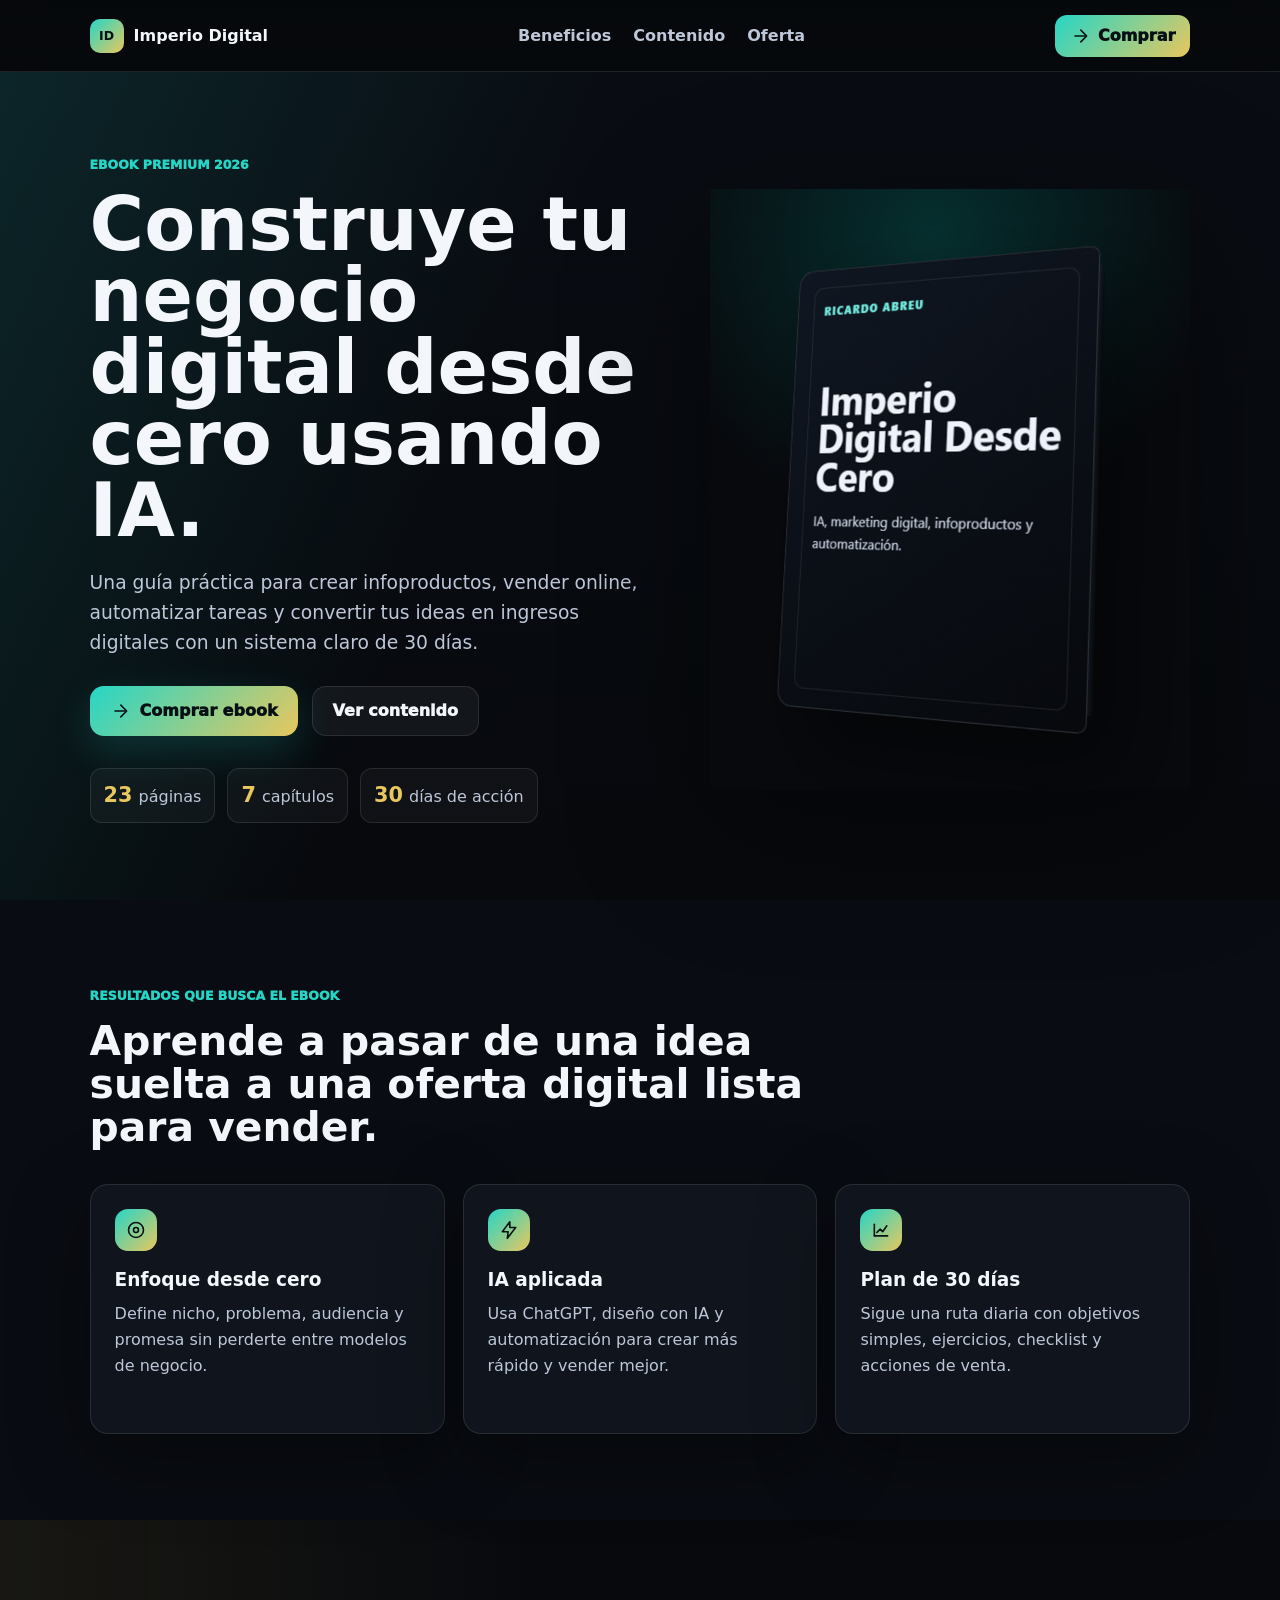
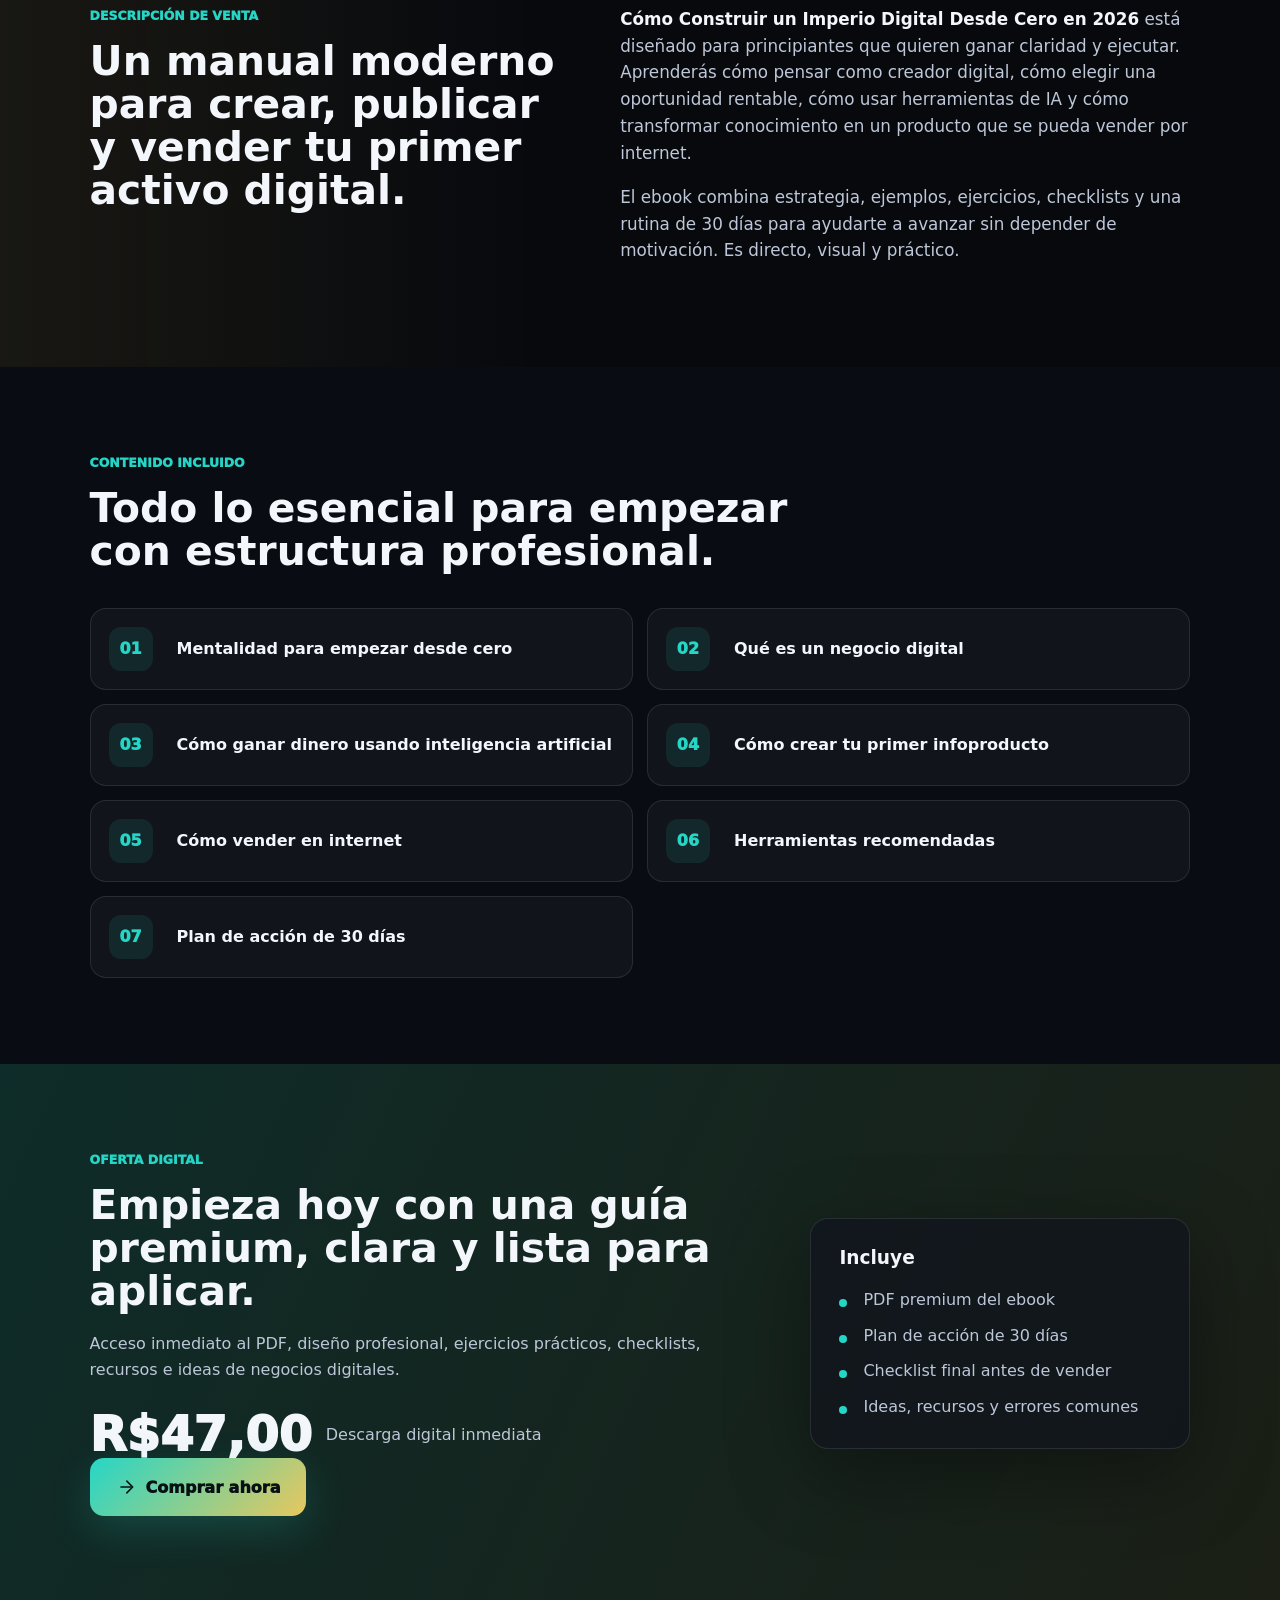
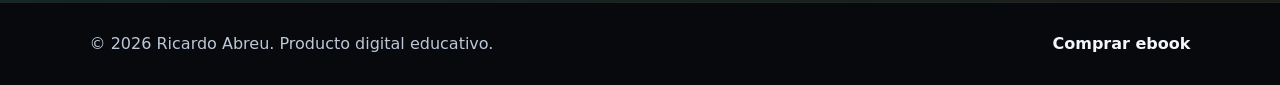
==== index.html @ ddd22f0b "Add files via upload" ====
﻿<!doctype html>
<html lang="es">
<head>
  <meta charset="utf-8">
  <meta name="viewport" content="width=device-width, initial-scale=1">
  <meta name="description" content="Ebook premium para aprender a construir un negocio digital desde cero usando inteligencia artificial, marketing digital, infoproductos y automatización.">
  <title>Cómo Construir un Imperio Digital Desde Cero en 2026</title>
  <link rel="stylesheet" href="assets/css/styles.css">
</head>
<body>
  <header class="site-header">
    <a class="brand" href="index.html" aria-label="Inicio">
      <span class="brand-mark" aria-hidden="true">ID</span>
      <span>Imperio Digital</span>
    </a>
    <nav class="top-nav" aria-label="Navegación principal">
      <a href="#beneficios">Beneficios</a>
      <a href="#contenido">Contenido</a>
      <a href="#oferta">Oferta</a>
    </nav>
    <a class="header-cta" href="checkout.html">
      <svg aria-hidden="true" viewBox="0 0 24 24"><path d="M6 12h12"/><path d="m13 5 7 7-7 7"/></svg>
      Comprar
    </a>
  </header>

  <main>
    <section class="hero-section">
      <div class="hero-copy">
        <p class="eyebrow">Ebook premium 2026</p>
        <h1>Construye tu negocio digital desde cero usando IA.</h1>
        <p class="hero-subtitle">Una guía práctica para crear infoproductos, vender online, automatizar tareas y convertir tus ideas en ingresos digitales con un sistema claro de 30 días.</p>
        <div class="hero-actions">
          <a class="btn btn-primary" href="checkout.html">
            <svg aria-hidden="true" viewBox="0 0 24 24"><path d="M6 12h12"/><path d="m13 5 7 7-7 7"/></svg>
            Comprar ebook
          </a>
          <a class="btn btn-secondary" href="#contenido">Ver contenido</a>
        </div>
        <div class="trust-row" aria-label="Resumen del producto">
          <span><strong>23</strong> páginas</span>
          <span><strong>7</strong> capítulos</span>
          <span><strong>30</strong> días de acción</span>
        </div>
      </div>

      <figure class="hero-media">
        <img src="assets/images/mockup-3d-ebook-crop.png" alt="Mockup 3D del ebook Cómo Construir un Imperio Digital Desde Cero">
      </figure>
    </section>

    <section class="section-band" id="beneficios">
      <div class="section-heading">
        <p class="eyebrow">Resultados que busca el ebook</p>
        <h2>Aprende a pasar de una idea suelta a una oferta digital lista para vender.</h2>
      </div>
      <div class="benefit-grid">
        <article class="benefit-card">
          <span class="icon-chip" aria-hidden="true">
            <svg viewBox="0 0 24 24"><circle cx="12" cy="12" r="9"/><circle cx="12" cy="12" r="3"/></svg>
          </span>
          <h3>Enfoque desde cero</h3>
          <p>Define nicho, problema, audiencia y promesa sin perderte entre modelos de negocio.</p>
        </article>
        <article class="benefit-card">
          <span class="icon-chip" aria-hidden="true">
            <svg viewBox="0 0 24 24"><path d="M13 2 4 14h7l-1 8 10-13h-7V2z"/></svg>
          </span>
          <h3>IA aplicada</h3>
          <p>Usa ChatGPT, diseño con IA y automatización para crear más rápido y vender mejor.</p>
        </article>
        <article class="benefit-card">
          <span class="icon-chip" aria-hidden="true">
            <svg viewBox="0 0 24 24"><path d="M4 19V5"/><path d="M4 19h16"/><path d="m7 15 4-4 3 3 5-7"/></svg>
          </span>
          <h3>Plan de 30 días</h3>
          <p>Sigue una ruta diaria con objetivos simples, ejercicios, checklist y acciones de venta.</p>
        </article>
      </div>
    </section>

    <section class="description-section">
      <div>
        <p class="eyebrow">Descripción de venta</p>
        <h2>Un manual moderno para crear, publicar y vender tu primer activo digital.</h2>
      </div>
      <div class="description-copy">
        <p><strong>Cómo Construir un Imperio Digital Desde Cero en 2026</strong> está diseñado para principiantes que quieren ganar claridad y ejecutar. Aprenderás cómo pensar como creador digital, cómo elegir una oportunidad rentable, cómo usar herramientas de IA y cómo transformar conocimiento en un producto que se pueda vender por internet.</p>
        <p>El ebook combina estrategia, ejemplos, ejercicios, checklists y una rutina de 30 días para ayudarte a avanzar sin depender de motivación. Es directo, visual y práctico.</p>
      </div>
    </section>

    <section class="section-band" id="contenido">
      <div class="section-heading">
        <p class="eyebrow">Contenido incluido</p>
        <h2>Todo lo esencial para empezar con estructura profesional.</h2>
      </div>
      <div class="chapter-list">
        <article><span>01</span><h3>Mentalidad para empezar desde cero</h3></article>
        <article><span>02</span><h3>Qué es un negocio digital</h3></article>
        <article><span>03</span><h3>Cómo ganar dinero usando inteligencia artificial</h3></article>
        <article><span>04</span><h3>Cómo crear tu primer infoproducto</h3></article>
        <article><span>05</span><h3>Cómo vender en internet</h3></article>
        <article><span>06</span><h3>Herramientas recomendadas</h3></article>
        <article><span>07</span><h3>Plan de acción de 30 días</h3></article>
      </div>
    </section>

    <section class="offer-section" id="oferta">
      <div class="offer-content">
        <p class="eyebrow">Oferta digital</p>
        <h2>Empieza hoy con una guía premium, clara y lista para aplicar.</h2>
        <p>Acceso inmediato al PDF, diseño profesional, ejercicios prácticos, checklists, recursos e ideas de negocios digitales.</p>
        <div class="price-row">
          <span class="price">R$47,00</span>
          <span class="price-note">Descarga digital inmediata</span>
        </div>
        <a class="btn btn-primary btn-large" href="checkout.html">
          <svg aria-hidden="true" viewBox="0 0 24 24"><path d="M6 12h12"/><path d="m13 5 7 7-7 7"/></svg>
          Comprar ahora
        </a>
      </div>
      <div class="mini-guarantee">
        <h3>Incluye</h3>
        <ul>
          <li>PDF premium del ebook</li>
          <li>Plan de acción de 30 días</li>
          <li>Checklist final antes de vender</li>
          <li>Ideas, recursos y errores comunes</li>
        </ul>
      </div>
    </section>
  </main>

  <footer class="site-footer">
    <p>© 2026 Ricardo Abreu. Producto digital educativo.</p>
    <a href="checkout.html">Comprar ebook</a>
  </footer>

  <script src="assets/js/main.js"></script>
</body>
</html>
---- assets/css/styles.css ----
:root {
  --bg: #07090d;
  --panel: #10151d;
  --panel-strong: #151c27;
  --text: #f3f6fb;
  --muted: #bdc7d8;
  --soft: #8e9aaf;
  --teal: #25d6c7;
  --gold: #e8c75e;
  --line: rgba(255, 255, 255, 0.1);
  --shadow: 0 24px 80px rgba(0, 0, 0, 0.36);
}

* {
  box-sizing: border-box;
}

html {
  scroll-behavior: smooth;
}

body {
  margin: 0;
  background: var(--bg);
  color: var(--text);
  font-family: Inter, ui-sans-serif, system-ui, -apple-system, BlinkMacSystemFont, "Segoe UI", Arial, sans-serif;
  line-height: 1.6;
}

img {
  display: block;
  max-width: 100%;
}

a {
  color: inherit;
}

svg {
  width: 20px;
  height: 20px;
  stroke: currentColor;
  fill: none;
  stroke-width: 1.9;
  stroke-linecap: round;
  stroke-linejoin: round;
}

.site-header {
  position: sticky;
  top: 0;
  z-index: 20;
  display: flex;
  align-items: center;
  justify-content: space-between;
  gap: 20px;
  min-height: 72px;
  padding: 0 7%;
  background: rgba(7, 9, 13, 0.84);
  border-bottom: 1px solid var(--line);
  backdrop-filter: blur(18px);
}

.brand,
.top-nav,
.header-cta,
.header-link {
  display: inline-flex;
  align-items: center;
}

.brand {
  gap: 10px;
  text-decoration: none;
  font-weight: 900;
}

.brand-mark {
  display: inline-flex;
  align-items: center;
  justify-content: center;
  width: 34px;
  height: 34px;
  border-radius: 10px;
  background: linear-gradient(135deg, var(--teal), var(--gold));
  color: #071014;
  font-size: 0.78rem;
}

.top-nav {
  gap: 22px;
}

.top-nav a,
.header-link,
.text-link {
  color: var(--muted);
  text-decoration: none;
  font-weight: 750;
}

.top-nav a:hover,
.header-link:hover,
.text-link:hover {
  color: var(--text);
}

.header-cta {
  gap: 8px;
  min-height: 42px;
  padding: 0 15px;
  border-radius: 12px;
  color: #071014;
  background: linear-gradient(135deg, var(--teal), var(--gold));
  text-decoration: none;
  font-weight: 950;
}

.hero-section {
  display: grid;
  grid-template-columns: 1.08fr 0.92fr;
  align-items: center;
  gap: 56px;
  min-height: calc(100vh - 72px);
  padding: 82px 7% 76px;
  background:
    linear-gradient(110deg, rgba(37, 214, 199, 0.12), transparent 38%),
    linear-gradient(180deg, #090d13, #07090d);
}

.hero-copy,
.offer-content,
.checkout-hero {
  max-width: 740px;
}

.eyebrow {
  margin: 0 0 14px;
  color: var(--teal);
  font-size: 0.78rem;
  font-weight: 950;
  letter-spacing: 0;
  text-transform: uppercase;
}

h1,
h2,
h3,
p {
  margin-top: 0;
}

h1 {
  margin-bottom: 22px;
  font-size: 4.65rem;
  line-height: 0.96;
  letter-spacing: 0;
}

h2 {
  margin-bottom: 18px;
  font-size: 2.55rem;
  line-height: 1.06;
  letter-spacing: 0;
}

h3 {
  margin-bottom: 10px;
  font-size: 1.16rem;
  line-height: 1.22;
  letter-spacing: 0;
}

p {
  color: var(--muted);
}

.hero-subtitle {
  max-width: 650px;
  font-size: 1.17rem;
}

.hero-actions,
.price-row {
  display: flex;
  align-items: center;
  flex-wrap: wrap;
  gap: 14px;
  margin-top: 28px;
}

.btn {
  display: inline-flex;
  align-items: center;
  justify-content: center;
  gap: 10px;
  min-height: 50px;
  padding: 0 20px;
  border: 0;
  border-radius: 14px;
  cursor: pointer;
  font: inherit;
  font-weight: 950;
  text-decoration: none;
}

.btn-primary {
  color: #071014;
  background: linear-gradient(135deg, var(--teal), var(--gold));
  box-shadow: 0 14px 40px rgba(37, 214, 199, 0.18);
}

.btn-secondary {
  color: var(--text);
  background: rgba(255, 255, 255, 0.05);
  border: 1px solid var(--line);
}

.btn-large {
  min-height: 58px;
  padding: 0 26px;
}

.trust-row {
  display: flex;
  flex-wrap: wrap;
  gap: 12px;
  margin-top: 32px;
}

.trust-row span {
  display: inline-flex;
  align-items: baseline;
  gap: 6px;
  padding: 10px 13px;
  border: 1px solid var(--line);
  border-radius: 12px;
  color: var(--muted);
  background: rgba(255, 255, 255, 0.035);
}

.trust-row strong {
  color: var(--gold);
  font-size: 1.3rem;
}

.hero-media {
  margin: 0;
  min-height: 480px;
  display: flex;
  align-items: center;
  justify-content: center;
}

.hero-media img {
  width: min(100%, 560px);
  filter: drop-shadow(0 36px 70px rgba(0, 0, 0, 0.42));
}

.section-band,
.description-section,
.offer-section {
  padding: 86px 7%;
}

.section-band {
  background: #090c12;
}

.section-heading {
  max-width: 760px;
  margin-bottom: 34px;
}

.benefit-grid {
  display: grid;
  grid-template-columns: repeat(3, 1fr);
  gap: 18px;
}

.benefit-card,
.mini-guarantee,
.checkout-product,
.checkout-summary,
.thankyou-card {
  border: 1px solid var(--line);
  background: var(--panel);
  box-shadow: var(--shadow);
}

.benefit-card {
  min-height: 250px;
  padding: 24px;
  border-radius: 18px;
}

.icon-chip,
.success-icon {
  display: inline-flex;
  align-items: center;
  justify-content: center;
  width: 42px;
  height: 42px;
  margin-bottom: 18px;
  border-radius: 13px;
  color: #071014;
  background: linear-gradient(135deg, var(--teal), var(--gold));
}

.description-section {
  display: grid;
  grid-template-columns: 0.9fr 1.1fr;
  gap: 64px;
  align-items: start;
  background:
    linear-gradient(90deg, rgba(232, 199, 94, 0.08), transparent 42%),
    #07090d;
}

.description-copy {
  max-width: 720px;
}

.description-copy p {
  font-size: 1.05rem;
}

.description-copy strong {
  color: var(--text);
}

.chapter-list {
  display: grid;
  grid-template-columns: repeat(2, 1fr);
  gap: 14px;
}

.chapter-list article {
  display: grid;
  grid-template-columns: 52px 1fr;
  align-items: center;
  gap: 16px;
  min-height: 82px;
  padding: 18px;
  border: 1px solid var(--line);
  border-radius: 16px;
  background: rgba(255, 255, 255, 0.035);
}

.chapter-list span {
  display: inline-flex;
  align-items: center;
  justify-content: center;
  width: 44px;
  height: 44px;
  border-radius: 12px;
  color: var(--teal);
  background: rgba(37, 214, 199, 0.1);
  font-weight: 950;
}

.chapter-list h3 {
  margin: 0;
  font-size: 1rem;
}

.offer-section {
  display: grid;
  grid-template-columns: 1fr 380px;
  gap: 46px;
  align-items: center;
  background:
    linear-gradient(115deg, rgba(37, 214, 199, 0.14), rgba(232, 199, 94, 0.08)),
    #0a100f;
}

.price {
  color: var(--text);
  font-size: 3rem;
  font-weight: 950;
  line-height: 1;
}

.price-note {
  color: var(--muted);
}

.mini-guarantee {
  padding: 28px;
  border-radius: 18px;
  background: rgba(16, 21, 29, 0.82);
}

.mini-guarantee ul,
.checkout-product ul {
  display: grid;
  gap: 10px;
  margin: 18px 0 0;
  padding: 0;
  list-style: none;
}

.mini-guarantee li,
.checkout-product li {
  position: relative;
  padding-left: 24px;
  color: var(--muted);
}

.mini-guarantee li::before,
.checkout-product li::before {
  content: "";
  position: absolute;
  left: 0;
  top: 0.75em;
  width: 8px;
  height: 8px;
  border-radius: 50%;
  background: var(--teal);
}

.site-footer {
  display: flex;
  justify-content: space-between;
  gap: 20px;
  padding: 28px 7%;
  color: var(--soft);
  border-top: 1px solid var(--line);
}

.site-footer p {
  margin: 0;
}

.site-footer a {
  color: var(--text);
  font-weight: 850;
  text-decoration: none;
}

.checkout-page {
  min-height: calc(100vh - 72px);
  padding: 68px 7% 90px;
  background:
    linear-gradient(110deg, rgba(37, 214, 199, 0.11), transparent 38%),
    #07090d;
}

.checkout-hero {
  margin-bottom: 34px;
}

.checkout-layout {
  display: grid;
  grid-template-columns: 1fr 390px;
  gap: 24px;
  align-items: start;
}

.checkout-product {
  display: grid;
  grid-template-columns: 240px 1fr;
  gap: 28px;
  align-items: center;
  min-height: 360px;
  padding: 28px;
  border-radius: 20px;
}

.checkout-product img {
  width: 240px;
}

.checkout-product h2 {
  font-size: 2rem;
}

.checkout-summary {
  padding: 26px;
  border-radius: 20px;
  background: var(--panel-strong);
}

.summary-line,
.summary-total {
  display: flex;
  justify-content: space-between;
  gap: 20px;
  padding: 14px 0;
  border-bottom: 1px solid var(--line);
  color: var(--muted);
}

.summary-total {
  align-items: baseline;
  margin-bottom: 22px;
  color: var(--text);
  border-bottom: 0;
}

.summary-total strong {
  font-size: 2rem;
}

.payment-button {
  width: 100%;
}

.secure-note {
  margin: 16px 0 0;
  color: var(--soft);
  font-size: 0.94rem;
}

.thankyou-page {
  min-height: 100vh;
  display: grid;
  place-items: center;
  padding: 36px 7%;
  background:
    linear-gradient(115deg, rgba(37, 214, 199, 0.14), rgba(232, 199, 94, 0.09)),
    #07090d;
}

.thankyou-card {
  width: min(100%, 680px);
  padding: 44px;
  border-radius: 24px;
  text-align: center;
}

.thankyou-card h1 {
  font-size: 3.5rem;
}

.thankyou-card .hero-subtitle {
  margin-left: auto;
  margin-right: auto;
}

.download-button {
  margin-top: 22px;
}

.text-link {
  display: block;
  margin-top: 22px;
}

@media (max-width: 980px) {
  .site-header {
    padding: 0 5%;
  }

  .top-nav {
    display: none;
  }

  .hero-section,
  .description-section,
  .offer-section,
  .checkout-layout {
    grid-template-columns: 1fr;
  }

  .hero-section {
    min-height: auto;
    gap: 24px;
    padding: 58px 5% 64px;
  }

  h1 {
    font-size: 3.3rem;
  }

  h2 {
    font-size: 2.15rem;
  }

  .hero-media {
    min-height: 330px;
  }

  .section-band,
  .description-section,
  .offer-section,
  .checkout-page {
    padding-left: 5%;
    padding-right: 5%;
  }

  .benefit-grid,
  .chapter-list {
    grid-template-columns: 1fr;
  }

  .checkout-product {
    grid-template-columns: 190px 1fr;
  }

  .checkout-product img {
    width: 190px;
  }
}

@media (max-width: 640px) {
  .site-header {
    min-height: 64px;
  }

  .brand span:last-child {
    display: none;
  }

  .header-cta {
    min-height: 40px;
    padding: 0 12px;
  }

  .hero-section {
    padding-top: 38px;
  }

  h1 {
    font-size: 2.75rem;
  }

  h2 {
    font-size: 1.9rem;
  }

  .hero-subtitle {
    font-size: 1rem;
  }

  .hero-actions,
  .price-row {
    align-items: stretch;
    flex-direction: column;
  }

  .btn {
    width: 100%;
  }

  .trust-row {
    display: grid;
    grid-template-columns: 1fr;
  }

  .hero-media {
    min-height: 260px;
  }

  .benefit-card {
    min-height: 0;
  }

  .chapter-list article {
    grid-template-columns: 44px 1fr;
    padding: 14px;
  }

  .offer-section {
    gap: 24px;
  }

  .site-footer {
    flex-direction: column;
  }

  .checkout-product {
    grid-template-columns: 1fr;
    text-align: center;
  }

  .checkout-product img {
    width: 220px;
    margin: 0 auto;
  }

  .checkout-product ul {
    text-align: left;
  }

  .thankyou-card {
    padding: 30px 20px;
  }

  .thankyou-card h1 {
    font-size: 2.45rem;
  }
}
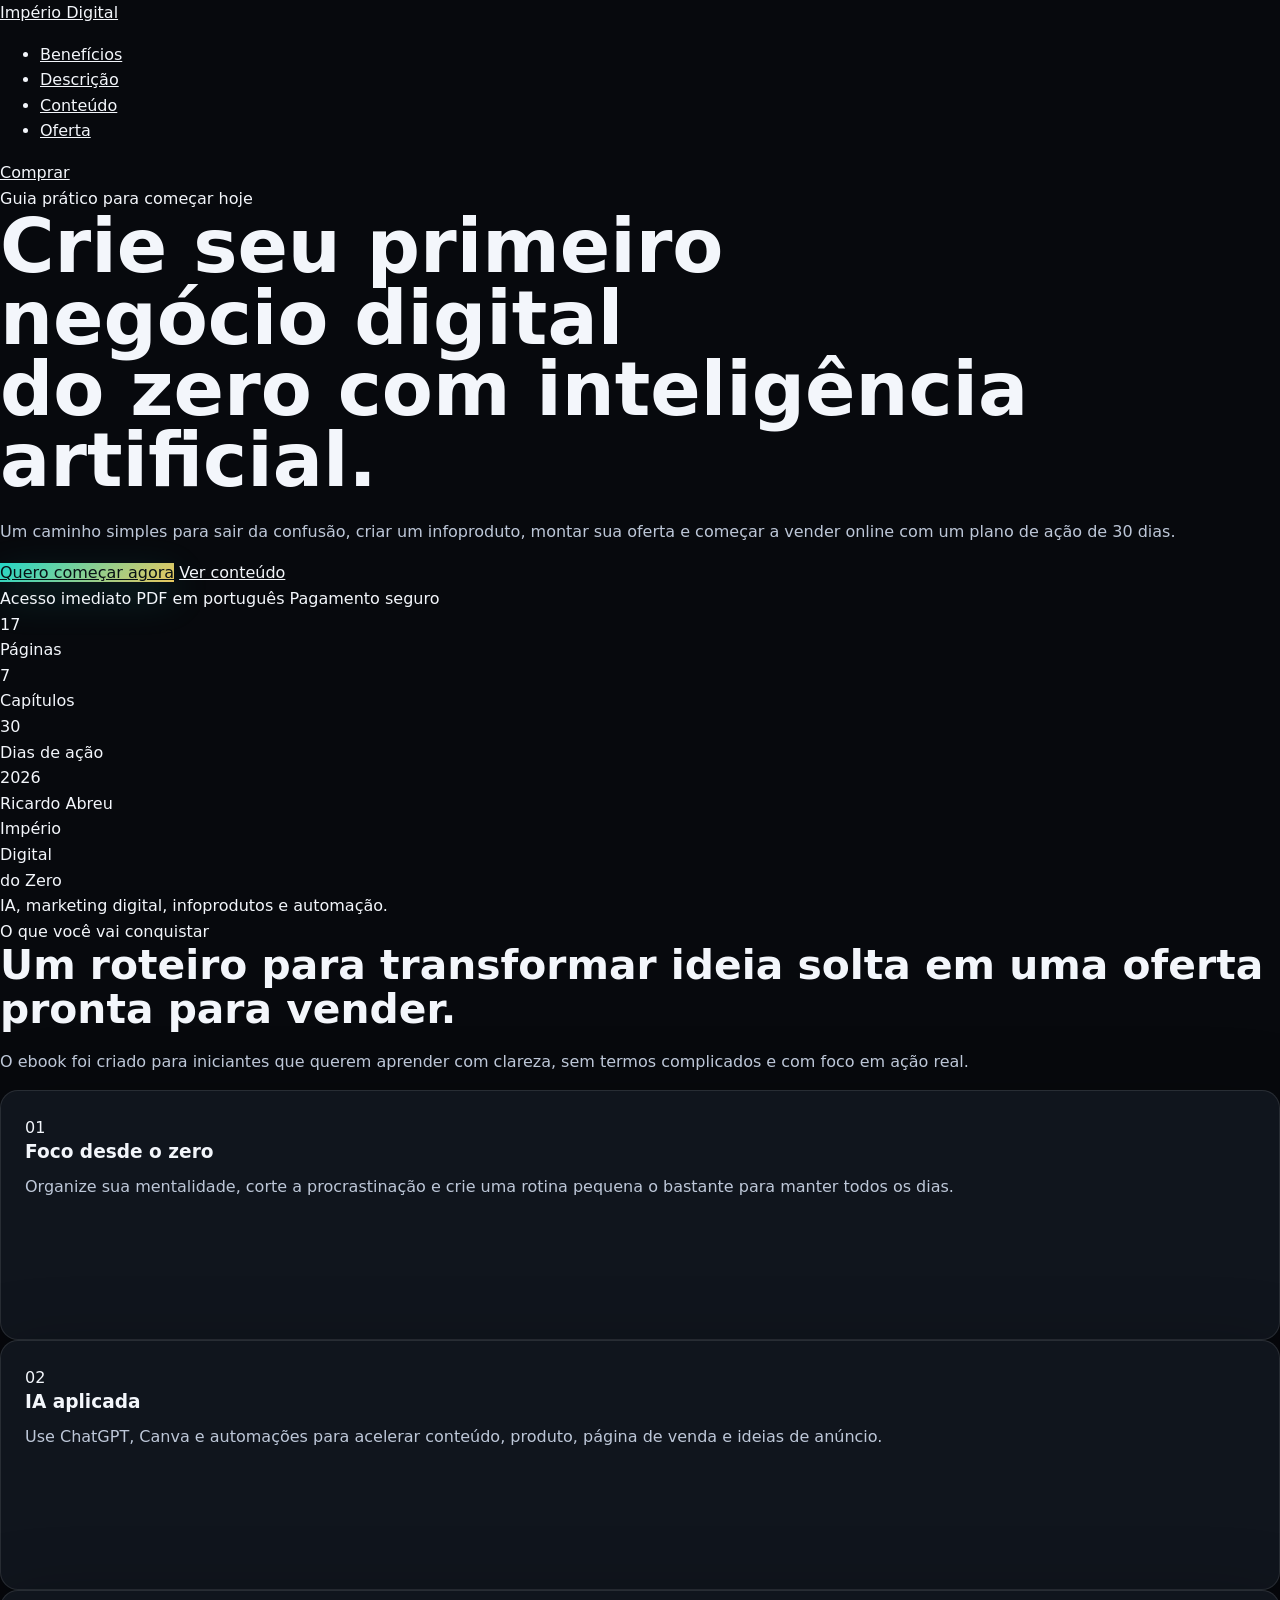
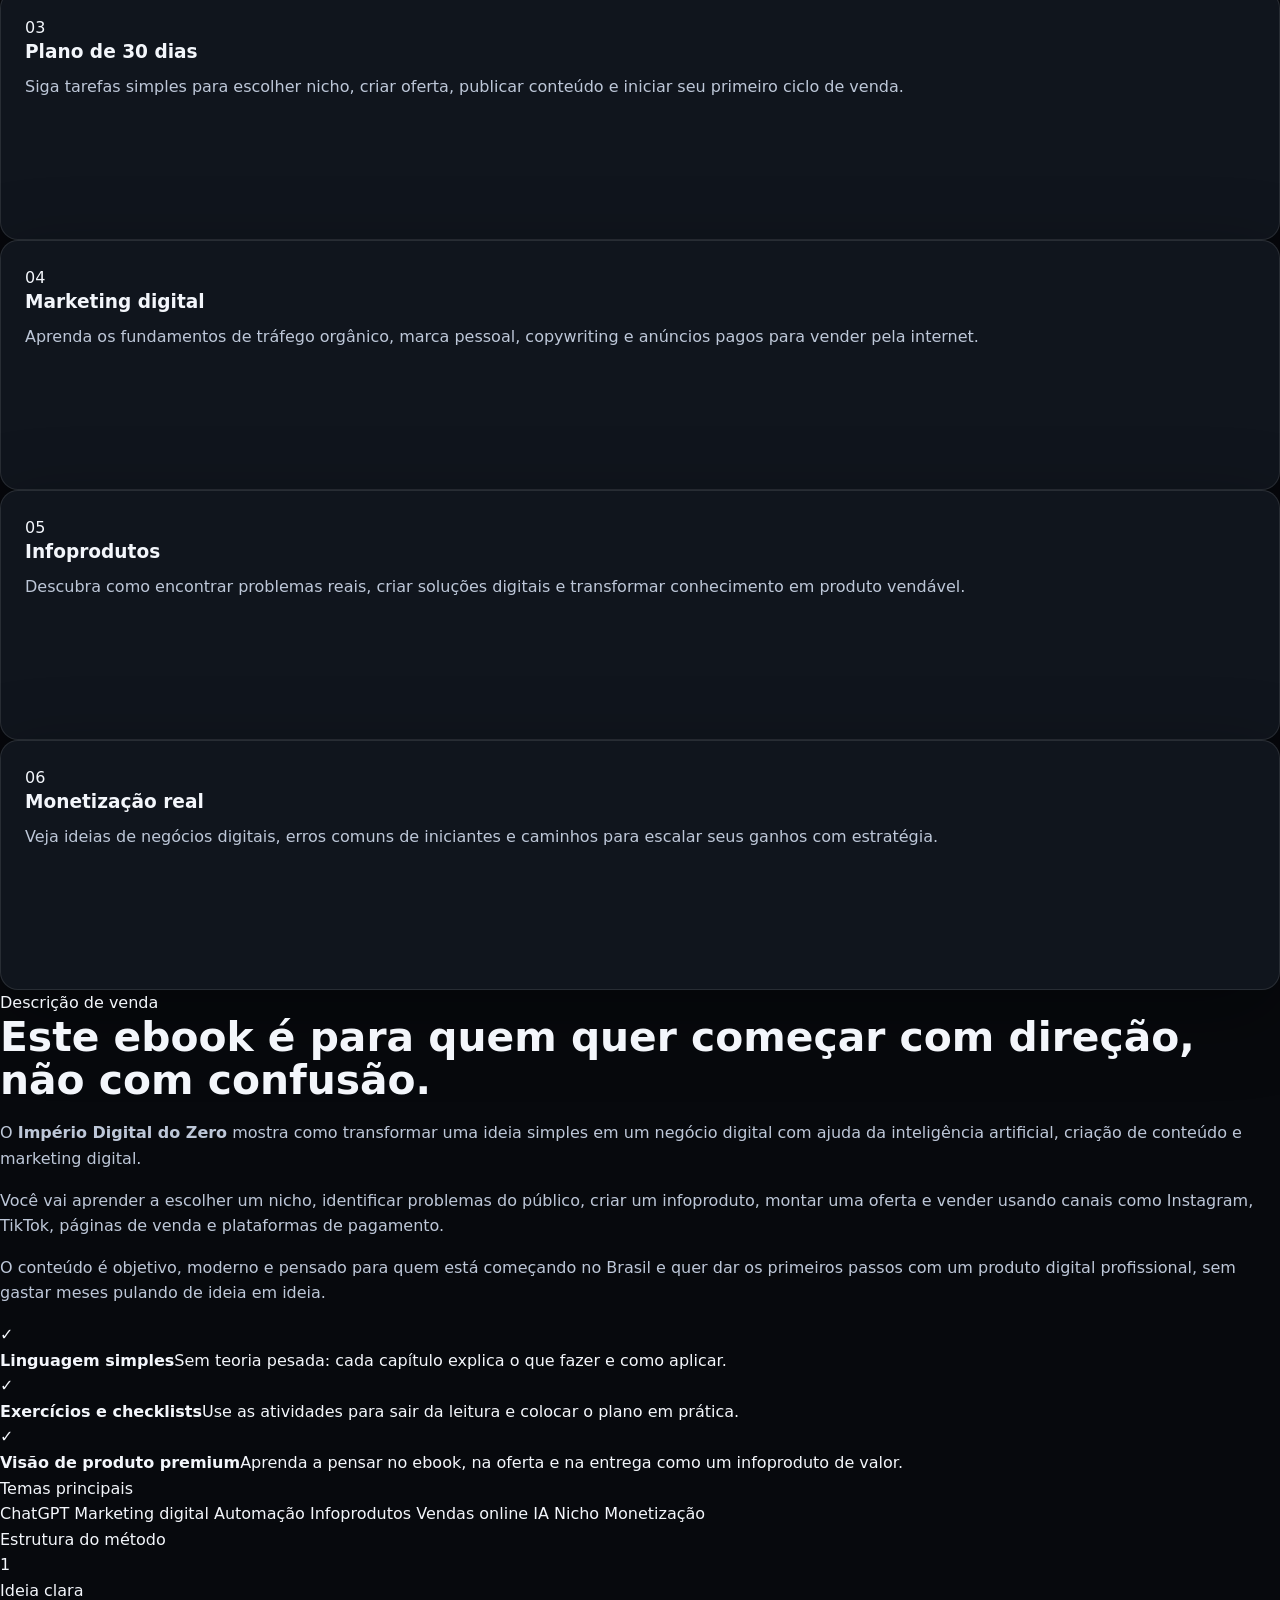
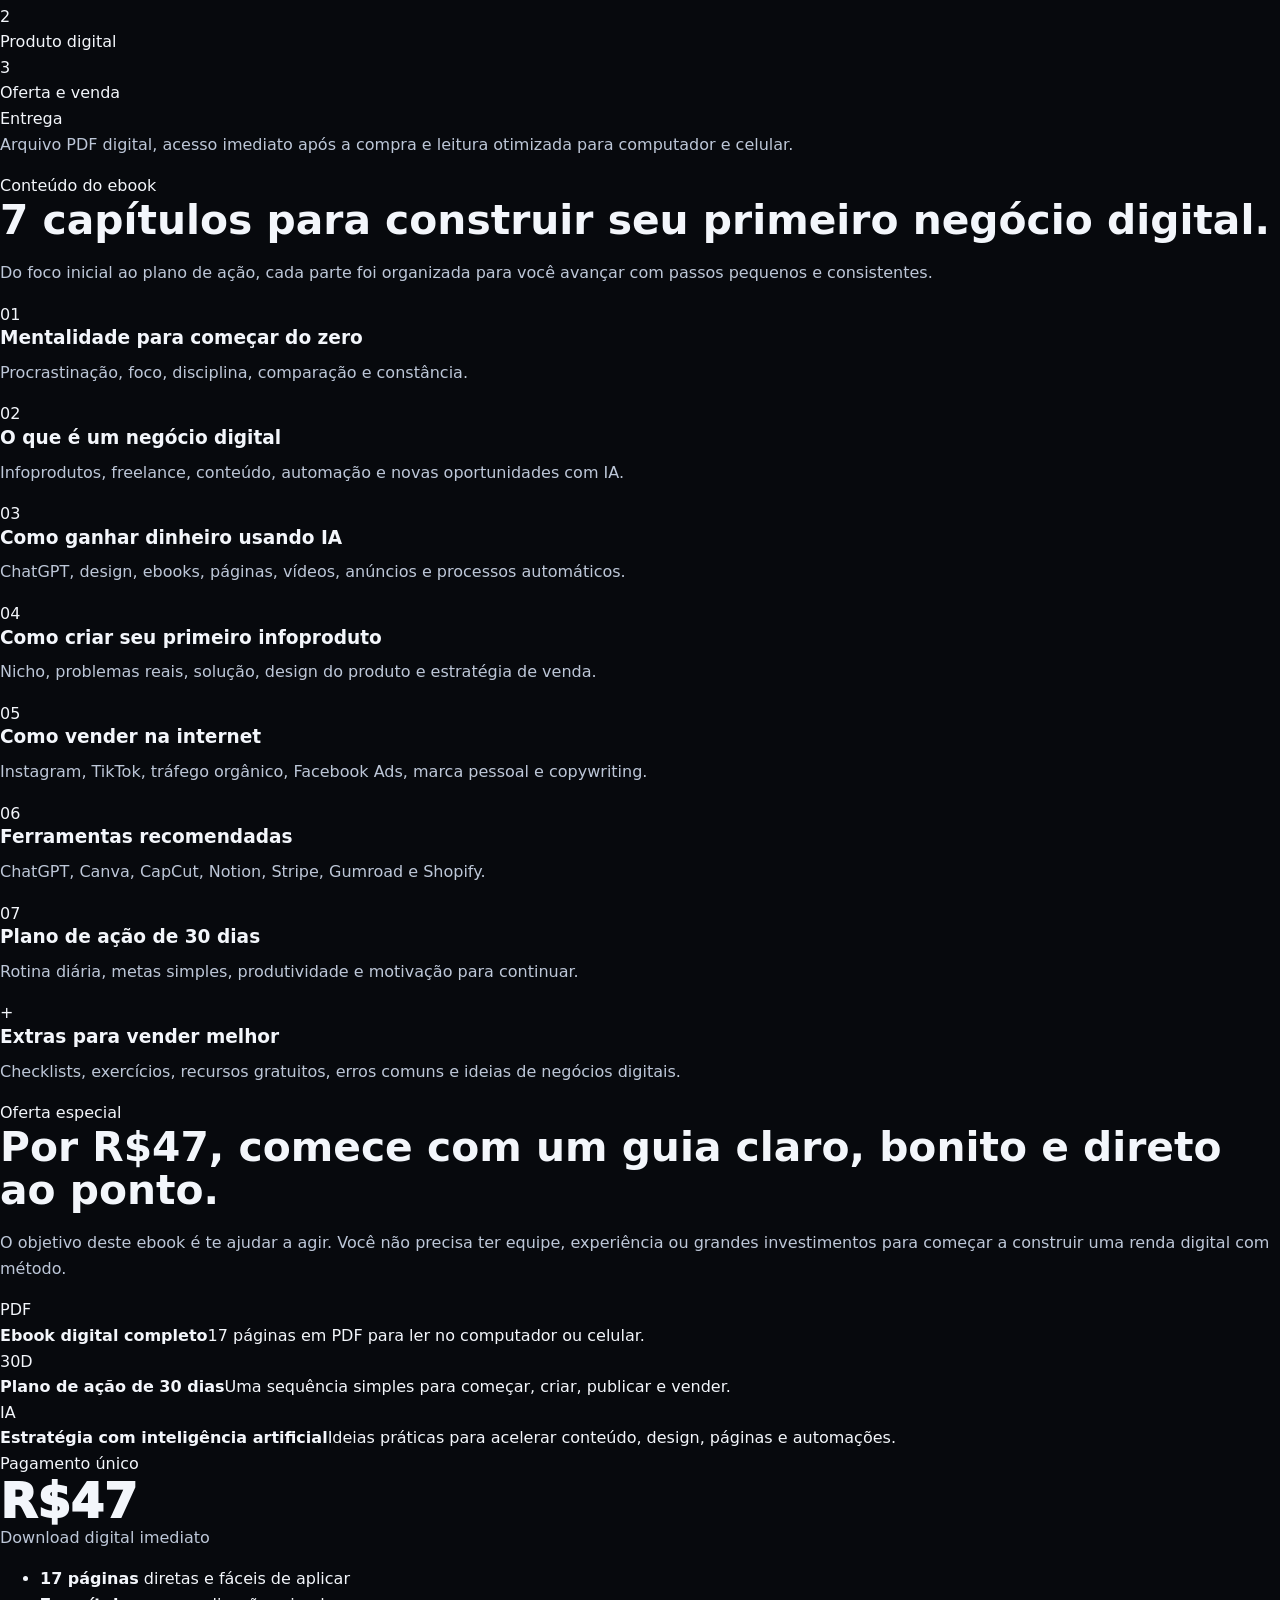
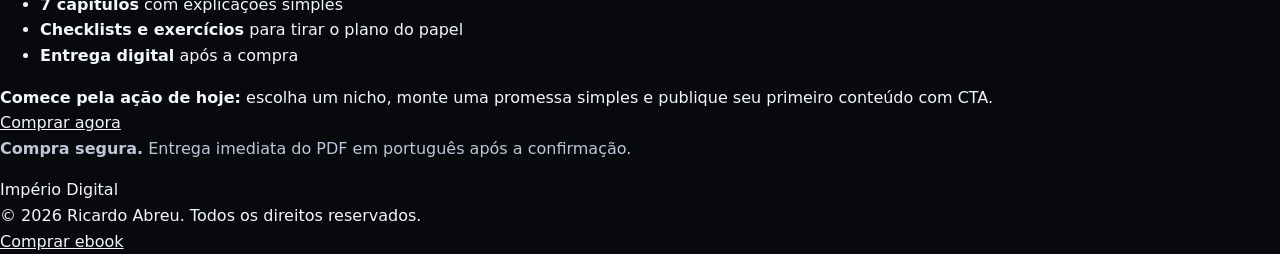
==== commit b74ef018: "Add files via upload" ====
--- a/index.html
+++ b/index.html
@@ -1,143 +1,308 @@
-﻿<!doctype html>
-<html lang="es">
+<!DOCTYPE html>
+<html lang="pt-BR">
 <head>
-  <meta charset="utf-8">
-  <meta name="viewport" content="width=device-width, initial-scale=1">
-  <meta name="description" content="Ebook premium para aprender a construir un negocio digital desde cero usando inteligencia artificial, marketing digital, infoproductos y automatización.">
-  <title>Cómo Construir un Imperio Digital Desde Cero en 2026</title>
+  <meta charset="UTF-8">
+  <meta name="viewport" content="width=device-width, initial-scale=1.0">
+  <meta name="description" content="Ebook premium em português para começar um negócio digital do zero usando IA, marketing digital, infoprodutos e automação.">
+  <title>Império Digital do Zero | Ricardo Abreu</title>
   <link rel="stylesheet" href="assets/css/styles.css">
 </head>
 <body>
-  <header class="site-header">
-    <a class="brand" href="index.html" aria-label="Inicio">
-      <span class="brand-mark" aria-hidden="true">ID</span>
-      <span>Imperio Digital</span>
-    </a>
-    <nav class="top-nav" aria-label="Navegación principal">
-      <a href="#beneficios">Beneficios</a>
-      <a href="#contenido">Contenido</a>
-      <a href="#oferta">Oferta</a>
-    </nav>
-    <a class="header-cta" href="checkout.html">
-      <svg aria-hidden="true" viewBox="0 0 24 24"><path d="M6 12h12"/><path d="m13 5 7 7-7 7"/></svg>
-      Comprar
-    </a>
-  </header>
-
-  <main>
-    <section class="hero-section">
-      <div class="hero-copy">
-        <p class="eyebrow">Ebook premium 2026</p>
-        <h1>Construye tu negocio digital desde cero usando IA.</h1>
-        <p class="hero-subtitle">Una guía práctica para crear infoproductos, vender online, automatizar tareas y convertir tus ideas en ingresos digitales con un sistema claro de 30 días.</p>
-        <div class="hero-actions">
-          <a class="btn btn-primary" href="checkout.html">
-            <svg aria-hidden="true" viewBox="0 0 24 24"><path d="M6 12h12"/><path d="m13 5 7 7-7 7"/></svg>
-            Comprar ebook
-          </a>
-          <a class="btn btn-secondary" href="#contenido">Ver contenido</a>
-        </div>
-        <div class="trust-row" aria-label="Resumen del producto">
-          <span><strong>23</strong> páginas</span>
-          <span><strong>7</strong> capítulos</span>
-          <span><strong>30</strong> días de acción</span>
-        </div>
-      </div>
-
-      <figure class="hero-media">
-        <img src="assets/images/mockup-3d-ebook-crop.png" alt="Mockup 3D del ebook Cómo Construir un Imperio Digital Desde Cero">
-      </figure>
-    </section>
-
-    <section class="section-band" id="beneficios">
-      <div class="section-heading">
-        <p class="eyebrow">Resultados que busca el ebook</p>
-        <h2>Aprende a pasar de una idea suelta a una oferta digital lista para vender.</h2>
-      </div>
-      <div class="benefit-grid">
-        <article class="benefit-card">
-          <span class="icon-chip" aria-hidden="true">
-            <svg viewBox="0 0 24 24"><circle cx="12" cy="12" r="9"/><circle cx="12" cy="12" r="3"/></svg>
-          </span>
-          <h3>Enfoque desde cero</h3>
-          <p>Define nicho, problema, audiencia y promesa sin perderte entre modelos de negocio.</p>
-        </article>
-        <article class="benefit-card">
-          <span class="icon-chip" aria-hidden="true">
-            <svg viewBox="0 0 24 24"><path d="M13 2 4 14h7l-1 8 10-13h-7V2z"/></svg>
-          </span>
-          <h3>IA aplicada</h3>
-          <p>Usa ChatGPT, diseño con IA y automatización para crear más rápido y vender mejor.</p>
-        </article>
-        <article class="benefit-card">
-          <span class="icon-chip" aria-hidden="true">
-            <svg viewBox="0 0 24 24"><path d="M4 19V5"/><path d="M4 19h16"/><path d="m7 15 4-4 3 3 5-7"/></svg>
-          </span>
-          <h3>Plan de 30 días</h3>
-          <p>Sigue una ruta diaria con objetivos simples, ejercicios, checklist y acciones de venta.</p>
-        </article>
-      </div>
-    </section>
-
-    <section class="description-section">
+  <nav class="site-nav" aria-label="Navegação principal">
+    <div class="inner">
+      <a class="nav-logo" href="#topo">Império Digital</a>
+      <ul class="nav-links">
+        <li><a href="#beneficios">Benefícios</a></li>
+        <li><a href="#descricao">Descrição</a></li>
+        <li><a href="#conteudo">Conteúdo</a></li>
+        <li><a href="#oferta">Oferta</a></li>
+      </ul>
+      <a class="btn-nav" href="checkout.html">Comprar</a>
+    </div>
+  </nav>
+
+  <main id="topo">
+    <section class="hero">
+      <div class="hero-glow" aria-hidden="true"></div>
+      <div class="hero-glow-2" aria-hidden="true"></div>
+      <div class="wrap hero-grid">
+        <div class="hero-content">
+          <div class="hero-tag">Guia prático para começar hoje</div>
+          <h1 class="hero-title">Crie seu primeiro<br>negócio digital<br>do zero com <span>inteligência artificial.</span></h1>
+          <p class="hero-sub">Um caminho simples para sair da confusão, criar um infoproduto, montar sua oferta e começar a vender online com um plano de ação de 30 dias.</p>
+          <div class="hero-ctas">
+            <a class="btn-primary" href="checkout.html">Quero começar agora</a>
+            <a class="btn-ghost" href="#conteudo">Ver conteúdo</a>
+          </div>
+          <div class="hero-proof" aria-label="Garantias principais">
+            <span>Acesso imediato</span>
+            <span>PDF em português</span>
+            <span>Pagamento seguro</span>
+          </div>
+          <div class="hero-stats" aria-label="Resumo do produto">
+            <div class="stat">
+              <div class="stat-num">17</div>
+              <div class="stat-label">Páginas</div>
+            </div>
+            <div class="stat">
+              <div class="stat-num">7</div>
+              <div class="stat-label">Capítulos</div>
+            </div>
+            <div class="stat">
+              <div class="stat-num">30</div>
+              <div class="stat-label">Dias de ação</div>
+            </div>
+          </div>
+        </div>
+
+        <div class="hero-mockup" aria-label="Mockup 3D do ebook">
+          <div class="mockup-wrap">
+            <div class="mockup-card" role="img" aria-label="Capa do ebook Império Digital do Zero">
+              <div class="mockup-badge">2026</div>
+              <div class="mockup-author">Ricardo Abreu</div>
+              <div class="mockup-title">Império<br>Digital<br>do Zero</div>
+              <div class="mockup-divider"></div>
+              <div class="mockup-desc">IA, marketing digital, infoprodutos e automação.</div>
+            </div>
+          </div>
+        </div>
+      </div>
+    </section>
+
+    <section id="beneficios">
+      <div class="wrap">
+        <div class="text-center reveal">
+          <span class="section-tag">O que você vai conquistar</span>
+          <h2 class="section-title">Um roteiro para transformar ideia solta em uma oferta pronta para vender.</h2>
+          <p class="section-sub">O ebook foi criado para iniciantes que querem aprender com clareza, sem termos complicados e com foco em ação real.</p>
+        </div>
+
+        <div class="benefits-grid">
+          <article class="benefit-card reveal">
+            <div class="benefit-icon">01</div>
+            <h3 class="benefit-title">Foco desde o zero</h3>
+            <p class="benefit-desc">Organize sua mentalidade, corte a procrastinação e crie uma rotina pequena o bastante para manter todos os dias.</p>
+          </article>
+          <article class="benefit-card reveal">
+            <div class="benefit-icon">02</div>
+            <h3 class="benefit-title">IA aplicada</h3>
+            <p class="benefit-desc">Use ChatGPT, Canva e automações para acelerar conteúdo, produto, página de venda e ideias de anúncio.</p>
+          </article>
+          <article class="benefit-card reveal">
+            <div class="benefit-icon">03</div>
+            <h3 class="benefit-title">Plano de 30 dias</h3>
+            <p class="benefit-desc">Siga tarefas simples para escolher nicho, criar oferta, publicar conteúdo e iniciar seu primeiro ciclo de venda.</p>
+          </article>
+          <article class="benefit-card reveal">
+            <div class="benefit-icon">04</div>
+            <h3 class="benefit-title">Marketing digital</h3>
+            <p class="benefit-desc">Aprenda os fundamentos de tráfego orgânico, marca pessoal, copywriting e anúncios pagos para vender pela internet.</p>
+          </article>
+          <article class="benefit-card reveal">
+            <div class="benefit-icon">05</div>
+            <h3 class="benefit-title">Infoprodutos</h3>
+            <p class="benefit-desc">Descubra como encontrar problemas reais, criar soluções digitais e transformar conhecimento em produto vendável.</p>
+          </article>
+          <article class="benefit-card reveal">
+            <div class="benefit-icon">06</div>
+            <h3 class="benefit-title">Monetização real</h3>
+            <p class="benefit-desc">Veja ideias de negócios digitais, erros comuns de iniciantes e caminhos para escalar seus ganhos com estratégia.</p>
+          </article>
+        </div>
+      </div>
+    </section>
+
+    <div class="divider" aria-hidden="true"></div>
+
+    <section id="descricao">
+      <div class="wrap about-grid">
+        <div class="about-text reveal">
+          <span class="section-tag">Descrição de venda</span>
+          <h2 class="section-title">Este ebook é para quem quer começar com direção, não com confusão.</h2>
+          <p>O <strong>Império Digital do Zero</strong> mostra como transformar uma ideia simples em um negócio digital com ajuda da inteligência artificial, criação de conteúdo e marketing digital.</p>
+          <p>Você vai aprender a escolher um nicho, identificar problemas do público, criar um infoproduto, montar uma oferta e vender usando canais como Instagram, TikTok, páginas de venda e plataformas de pagamento.</p>
+          <p>O conteúdo é objetivo, moderno e pensado para quem está começando no Brasil e quer dar os primeiros passos com um produto digital profissional, sem gastar meses pulando de ideia em ideia.</p>
+
+          <div class="about-features">
+            <div class="about-feat">
+              <span class="feat-check">✓</span>
+              <div class="feat-text"><strong>Linguagem simples</strong>Sem teoria pesada: cada capítulo explica o que fazer e como aplicar.</div>
+            </div>
+            <div class="about-feat">
+              <span class="feat-check">✓</span>
+              <div class="feat-text"><strong>Exercícios e checklists</strong>Use as atividades para sair da leitura e colocar o plano em prática.</div>
+            </div>
+            <div class="about-feat">
+              <span class="feat-check">✓</span>
+              <div class="feat-text"><strong>Visão de produto premium</strong>Aprenda a pensar no ebook, na oferta e na entrega como um infoproduto de valor.</div>
+            </div>
+          </div>
+        </div>
+
+        <div class="about-visual reveal">
+          <div class="av-card">
+            <div class="av-card-title">Temas principais</div>
+            <div class="av-tags">
+              <span class="av-tag">ChatGPT</span>
+              <span class="av-tag">Marketing digital</span>
+              <span class="av-tag">Automação</span>
+              <span class="av-tag">Infoprodutos</span>
+              <span class="av-tag">Vendas online</span>
+              <span class="av-tag">IA</span>
+              <span class="av-tag">Nicho</span>
+              <span class="av-tag">Monetização</span>
+            </div>
+          </div>
+          <div class="av-card">
+            <div class="av-card-title">Estrutura do método</div>
+            <div class="av-stat-row">
+              <div class="av-stat">
+                <div class="av-stat-n">1</div>
+                <div class="av-stat-l">Ideia clara</div>
+              </div>
+              <div class="av-stat">
+                <div class="av-stat-n">2</div>
+                <div class="av-stat-l">Produto digital</div>
+              </div>
+              <div class="av-stat">
+                <div class="av-stat-n">3</div>
+                <div class="av-stat-l">Oferta e venda</div>
+              </div>
+            </div>
+          </div>
+          <div class="av-card">
+            <div class="av-card-title">Entrega</div>
+            <p class="text-muted">Arquivo PDF digital, acesso imediato após a compra e leitura otimizada para computador e celular.</p>
+          </div>
+        </div>
+      </div>
+    </section>
+
+    <section id="conteudo" class="chapters-bg">
+      <div class="wrap">
+        <div class="text-center reveal">
+          <span class="section-tag">Conteúdo do ebook</span>
+          <h2 class="section-title">7 capítulos para construir seu primeiro negócio digital.</h2>
+          <p class="section-sub">Do foco inicial ao plano de ação, cada parte foi organizada para você avançar com passos pequenos e consistentes.</p>
+        </div>
+
+        <div class="chapters-grid">
+          <article class="chapter-item reveal">
+            <span class="chapter-num">01</span>
+            <div>
+              <h3 class="chapter-title">Mentalidade para começar do zero</h3>
+              <p class="chapter-desc">Procrastinação, foco, disciplina, comparação e constância.</p>
+            </div>
+          </article>
+          <article class="chapter-item reveal">
+            <span class="chapter-num">02</span>
+            <div>
+              <h3 class="chapter-title">O que é um negócio digital</h3>
+              <p class="chapter-desc">Infoprodutos, freelance, conteúdo, automação e novas oportunidades com IA.</p>
+            </div>
+          </article>
+          <article class="chapter-item reveal">
+            <span class="chapter-num">03</span>
+            <div>
+              <h3 class="chapter-title">Como ganhar dinheiro usando IA</h3>
+              <p class="chapter-desc">ChatGPT, design, ebooks, páginas, vídeos, anúncios e processos automáticos.</p>
+            </div>
+          </article>
+          <article class="chapter-item reveal">
+            <span class="chapter-num">04</span>
+            <div>
+              <h3 class="chapter-title">Como criar seu primeiro infoproduto</h3>
+              <p class="chapter-desc">Nicho, problemas reais, solução, design do produto e estratégia de venda.</p>
+            </div>
+          </article>
+          <article class="chapter-item reveal">
+            <span class="chapter-num">05</span>
+            <div>
+              <h3 class="chapter-title">Como vender na internet</h3>
+              <p class="chapter-desc">Instagram, TikTok, tráfego orgânico, Facebook Ads, marca pessoal e copywriting.</p>
+            </div>
+          </article>
+          <article class="chapter-item reveal">
+            <span class="chapter-num">06</span>
+            <div>
+              <h3 class="chapter-title">Ferramentas recomendadas</h3>
+              <p class="chapter-desc">ChatGPT, Canva, CapCut, Notion, Stripe, Gumroad e Shopify.</p>
+            </div>
+          </article>
+          <article class="chapter-item reveal">
+            <span class="chapter-num">07</span>
+            <div>
+              <h3 class="chapter-title">Plano de ação de 30 dias</h3>
+              <p class="chapter-desc">Rotina diária, metas simples, produtividade e motivação para continuar.</p>
+            </div>
+          </article>
+          <article class="chapter-item reveal">
+            <span class="chapter-num">+</span>
+            <div>
+              <h3 class="chapter-title">Extras para vender melhor</h3>
+              <p class="chapter-desc">Checklists, exercícios, recursos gratuitos, erros comuns e ideias de negócios digitais.</p>
+            </div>
+          </article>
+        </div>
+      </div>
+    </section>
+
+    <section id="oferta">
+      <div class="wrap offer-wrap">
+        <div class="offer-copy reveal">
+          <span class="section-tag">Oferta especial</span>
+          <h2 class="section-title">Por R$47, comece com um guia claro, bonito e direto ao ponto.</h2>
+          <p class="section-sub">O objetivo deste ebook é te ajudar a agir. Você não precisa ter equipe, experiência ou grandes investimentos para começar a construir uma renda digital com método.</p>
+
+          <div class="offer-includes">
+            <div class="offer-item">
+              <div class="offer-icon">PDF</div>
+              <div class="offer-item-text"><strong>Ebook digital completo</strong><span>17 páginas em PDF para ler no computador ou celular.</span></div>
+            </div>
+            <div class="offer-item">
+              <div class="offer-icon">30D</div>
+              <div class="offer-item-text"><strong>Plano de ação de 30 dias</strong><span>Uma sequência simples para começar, criar, publicar e vender.</span></div>
+            </div>
+            <div class="offer-item">
+              <div class="offer-icon">IA</div>
+              <div class="offer-item-text"><strong>Estratégia com inteligência artificial</strong><span>Ideias práticas para acelerar conteúdo, design, páginas e automações.</span></div>
+            </div>
+          </div>
+        </div>
+
+        <aside class="offer-card reveal" aria-label="Resumo da oferta">
+          <div class="offer-card-head">
+            <div class="price-label">Pagamento único</div>
+            <div class="price">R$47</div>
+            <div class="price-note">Download digital imediato</div>
+          </div>
+          <ul class="offer-list">
+            <li><strong>17 páginas</strong> diretas e fáceis de aplicar</li>
+            <li><strong>7 capítulos</strong> com explicações simples</li>
+            <li><strong>Checklists e exercícios</strong> para tirar o plano do papel</li>
+            <li><strong>Entrega digital</strong> após a compra</li>
+          </ul>
+          <div class="offer-bonus">
+            <strong>Comece pela ação de hoje:</strong>
+            escolha um nicho, monte uma promessa simples e publique seu primeiro conteúdo com CTA.
+          </div>
+          <a class="btn-offer" href="checkout.html">Comprar agora</a>
+          <p class="offer-guarantee"><strong>Compra segura.</strong> Entrega imediata do PDF em português após a confirmação.</p>
+        </aside>
+      </div>
+    </section>
+  </main>
+
+  <footer>
+    <div class="wrap footer-inner">
       <div>
-        <p class="eyebrow">Descripción de venta</p>
-        <h2>Un manual moderno para crear, publicar y vender tu primer activo digital.</h2>
-      </div>
-      <div class="description-copy">
-        <p><strong>Cómo Construir un Imperio Digital Desde Cero en 2026</strong> está diseñado para principiantes que quieren ganar claridad y ejecutar. Aprenderás cómo pensar como creador digital, cómo elegir una oportunidad rentable, cómo usar herramientas de IA y cómo transformar conocimiento en un producto que se pueda vender por internet.</p>
-        <p>El ebook combina estrategia, ejemplos, ejercicios, checklists y una rutina de 30 días para ayudarte a avanzar sin depender de motivación. Es directo, visual y práctico.</p>
-      </div>
-    </section>
-
-    <section class="section-band" id="contenido">
-      <div class="section-heading">
-        <p class="eyebrow">Contenido incluido</p>
-        <h2>Todo lo esencial para empezar con estructura profesional.</h2>
-      </div>
-      <div class="chapter-list">
-        <article><span>01</span><h3>Mentalidad para empezar desde cero</h3></article>
-        <article><span>02</span><h3>Qué es un negocio digital</h3></article>
-        <article><span>03</span><h3>Cómo ganar dinero usando inteligencia artificial</h3></article>
-        <article><span>04</span><h3>Cómo crear tu primer infoproducto</h3></article>
-        <article><span>05</span><h3>Cómo vender en internet</h3></article>
-        <article><span>06</span><h3>Herramientas recomendadas</h3></article>
-        <article><span>07</span><h3>Plan de acción de 30 días</h3></article>
-      </div>
-    </section>
-
-    <section class="offer-section" id="oferta">
-      <div class="offer-content">
-        <p class="eyebrow">Oferta digital</p>
-        <h2>Empieza hoy con una guía premium, clara y lista para aplicar.</h2>
-        <p>Acceso inmediato al PDF, diseño profesional, ejercicios prácticos, checklists, recursos e ideas de negocios digitales.</p>
-        <div class="price-row">
-          <span class="price">R$47,00</span>
-          <span class="price-note">Descarga digital inmediata</span>
-        </div>
-        <a class="btn btn-primary btn-large" href="checkout.html">
-          <svg aria-hidden="true" viewBox="0 0 24 24"><path d="M6 12h12"/><path d="m13 5 7 7-7 7"/></svg>
-          Comprar ahora
-        </a>
-      </div>
-      <div class="mini-guarantee">
-        <h3>Incluye</h3>
-        <ul>
-          <li>PDF premium del ebook</li>
-          <li>Plan de acción de 30 días</li>
-          <li>Checklist final antes de vender</li>
-          <li>Ideas, recursos y errores comunes</li>
-        </ul>
-      </div>
-    </section>
-  </main>
-
-  <footer class="site-footer">
-    <p>© 2026 Ricardo Abreu. Producto digital educativo.</p>
-    <a href="checkout.html">Comprar ebook</a>
+        <div class="footer-logo">Império Digital</div>
+        <div class="footer-copy">© 2026 Ricardo Abreu. Todos os direitos reservados.</div>
+      </div>
+      <a class="footer-link" href="checkout.html">Comprar ebook</a>
+    </div>
   </footer>
 
   <script src="assets/js/main.js"></script>
 </body>
 </html>
-
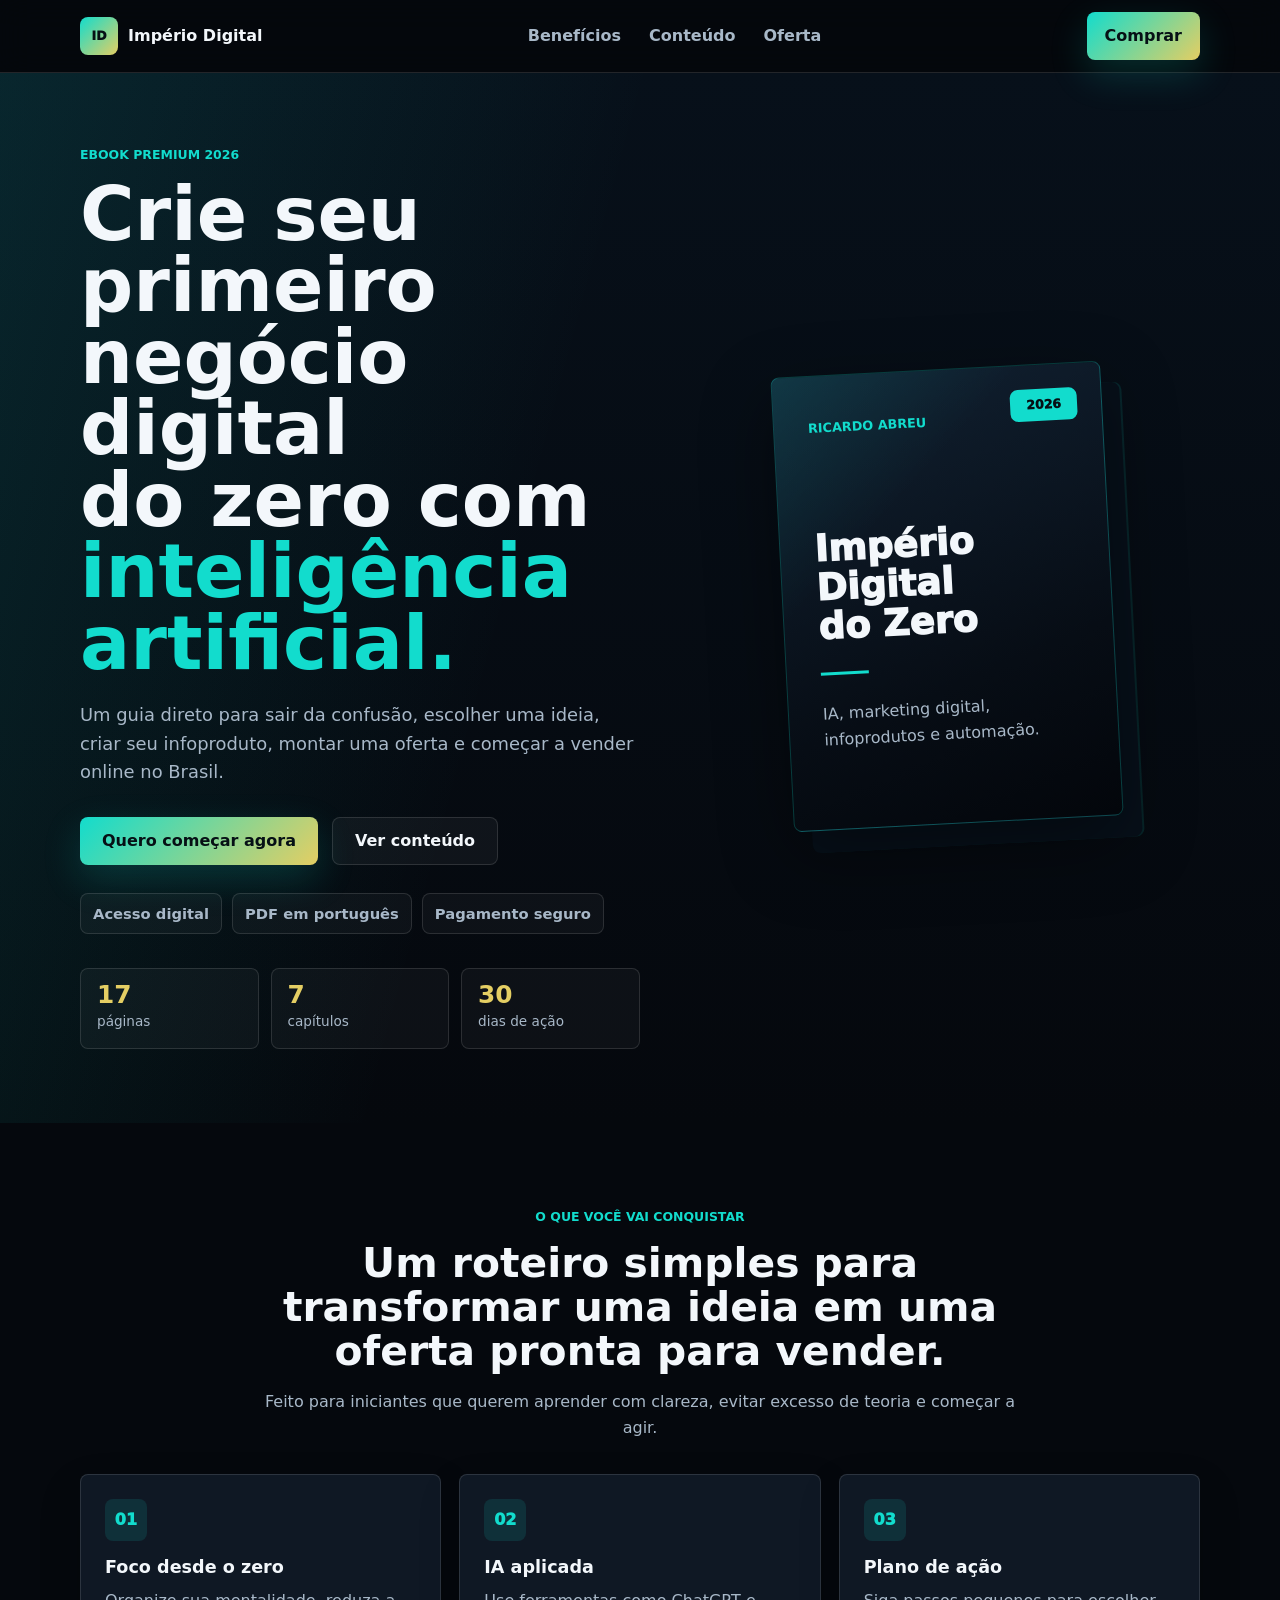
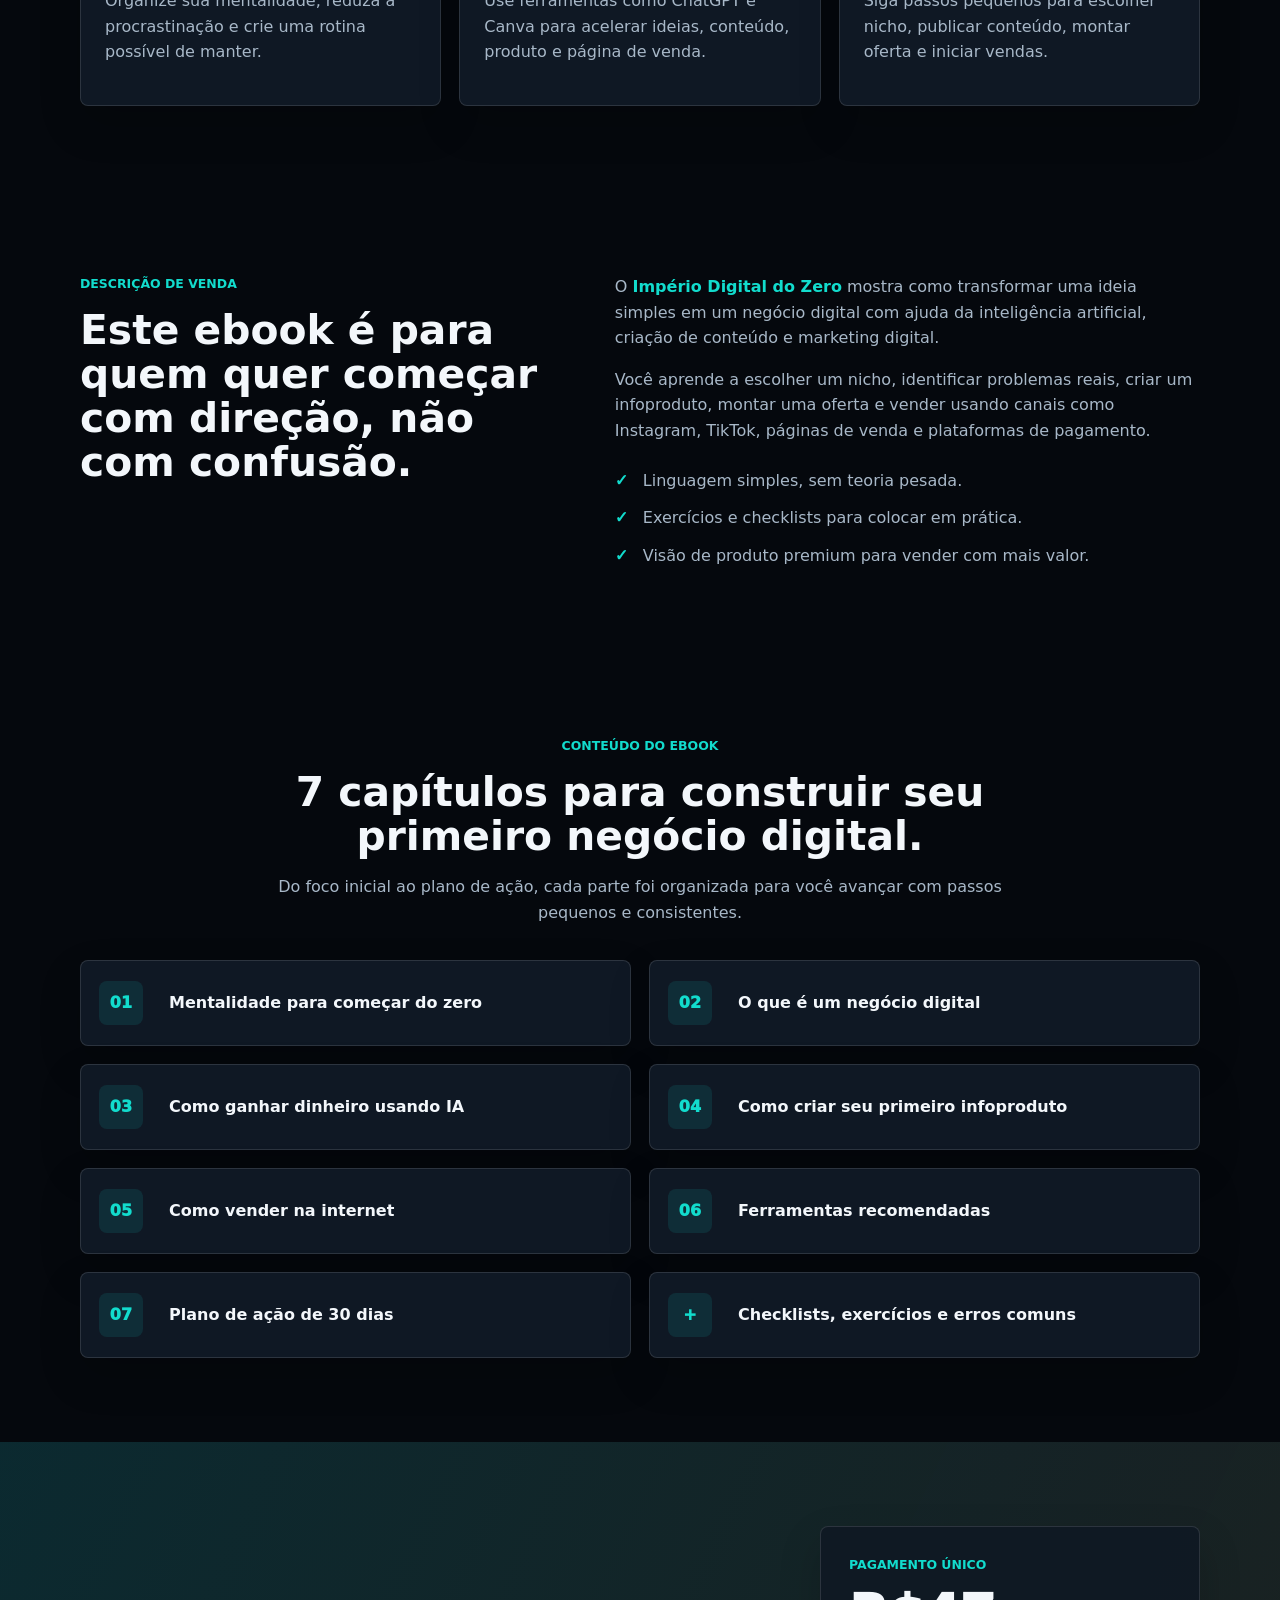
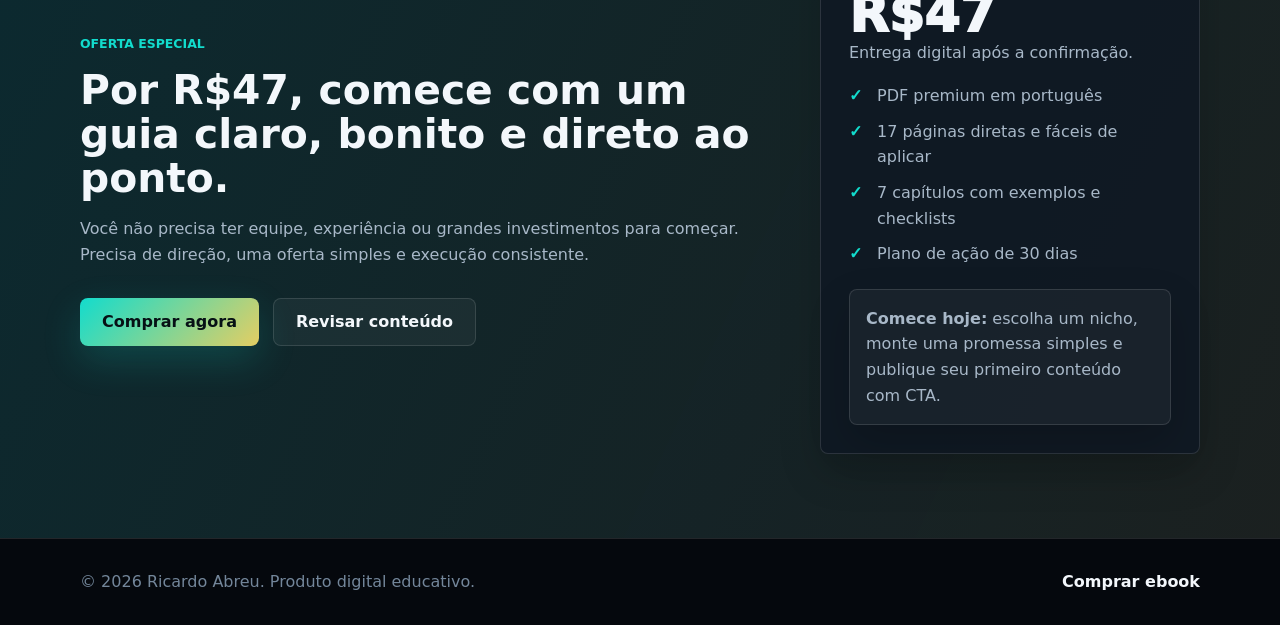
==== commit 51f2bc3a: "Add files via upload" ====
--- a/index.html
+++ b/index.html
@@ -3,306 +3,776 @@
 <head>
   <meta charset="UTF-8">
   <meta name="viewport" content="width=device-width, initial-scale=1.0">
-  <meta name="description" content="Ebook premium em português para começar um negócio digital do zero usando IA, marketing digital, infoprodutos e automação.">
-  <title>Império Digital do Zero | Ricardo Abreu</title>
-  <link rel="stylesheet" href="assets/css/styles.css">
+  <meta name="description" content="Império Digital do Zero, ebook em português para começar um negócio digital com IA, marketing digital, infoprodutos e automação.">
+  <title>Império Digital do Zero | Ebook 2026</title>
+  <style>
+    :root {
+      --bg: #05080d;
+      --bg-soft: #0a111a;
+      --panel: #0f1824;
+      --panel-2: #121f2d;
+      --text: #f3f7fb;
+      --muted: #a8b8c8;
+      --soft: #73869a;
+      --cyan: #12dccd;
+      --cyan-dark: #078b83;
+      --gold: #e4ce63;
+      --line: rgba(255, 255, 255, 0.12);
+      --shadow: 0 24px 70px rgba(0, 0, 0, 0.42);
+      --radius: 8px;
+    }
+
+    * {
+      box-sizing: border-box;
+    }
+
+    html {
+      scroll-behavior: smooth;
+    }
+
+    body {
+      margin: 0;
+      background: var(--bg);
+      color: var(--text);
+      font-family: Inter, ui-sans-serif, system-ui, -apple-system, BlinkMacSystemFont, "Segoe UI", Arial, sans-serif;
+      line-height: 1.6;
+      overflow-x: hidden;
+    }
+
+    a {
+      color: inherit;
+    }
+
+    .wrap {
+      width: min(1120px, calc(100% - 40px));
+      margin: 0 auto;
+    }
+
+    .site-header {
+      position: sticky;
+      top: 0;
+      z-index: 20;
+      border-bottom: 1px solid var(--line);
+      background: rgba(5, 8, 13, 0.92);
+      backdrop-filter: blur(16px);
+    }
+
+    .nav {
+      min-height: 72px;
+      display: flex;
+      align-items: center;
+      justify-content: space-between;
+      gap: 22px;
+    }
+
+    .brand {
+      display: inline-flex;
+      align-items: center;
+      gap: 10px;
+      color: var(--text);
+      font-weight: 900;
+      text-decoration: none;
+    }
+
+    .brand-mark {
+      width: 38px;
+      height: 38px;
+      display: inline-grid;
+      place-items: center;
+      border-radius: var(--radius);
+      background: linear-gradient(135deg, var(--cyan), var(--gold));
+      color: #061015;
+      font-size: 0.78rem;
+      font-weight: 950;
+    }
+
+    .nav-links {
+      display: flex;
+      align-items: center;
+      gap: 28px;
+    }
+
+    .nav-links a {
+      color: var(--muted);
+      font-weight: 750;
+      text-decoration: none;
+    }
+
+    .nav-links a:hover {
+      color: var(--text);
+    }
+
+    .nav-cta,
+    .btn-primary,
+    .btn-secondary {
+      min-height: 48px;
+      display: inline-flex;
+      align-items: center;
+      justify-content: center;
+      border-radius: var(--radius);
+      font-weight: 900;
+      text-decoration: none;
+    }
+
+    .nav-cta,
+    .btn-primary {
+      background: linear-gradient(135deg, var(--cyan), var(--gold));
+      color: #061015;
+      box-shadow: 0 14px 38px rgba(18, 220, 205, 0.18);
+    }
+
+    .nav-cta {
+      padding: 0 18px;
+    }
+
+    .hero {
+      min-height: calc(100vh - 72px);
+      display: grid;
+      align-items: center;
+      padding: 72px 0 74px;
+      background:
+        linear-gradient(105deg, rgba(18, 220, 205, 0.11), transparent 42%),
+        linear-gradient(180deg, #07101a 0%, var(--bg) 100%);
+      overflow: hidden;
+    }
+
+    .hero-grid {
+      display: grid;
+      grid-template-columns: minmax(0, 1.05fr) minmax(310px, 0.95fr);
+      gap: 54px;
+      align-items: center;
+    }
+
+    .eyebrow {
+      margin: 0 0 14px;
+      color: var(--cyan);
+      font-size: 0.78rem;
+      font-weight: 900;
+      letter-spacing: 0;
+      text-transform: uppercase;
+    }
+
+    h1,
+    h2,
+    h3,
+    p {
+      margin-top: 0;
+    }
+
+    h1 {
+      margin-bottom: 22px;
+      max-width: 720px;
+      font-size: 4.65rem;
+      line-height: 0.96;
+      letter-spacing: 0;
+      overflow-wrap: break-word;
+    }
+
+    h1 span,
+    .accent {
+      color: var(--cyan);
+    }
+
+    h2 {
+      margin-bottom: 16px;
+      font-size: 2.55rem;
+      line-height: 1.08;
+      letter-spacing: 0;
+      overflow-wrap: break-word;
+    }
+
+    h3 {
+      margin-bottom: 9px;
+      font-size: 1.1rem;
+      line-height: 1.25;
+    }
+
+    p {
+      color: var(--muted);
+      overflow-wrap: break-word;
+    }
+
+    .hero-copy {
+      min-width: 0;
+    }
+
+    .hero-grid > *,
+    .hero-media,
+    .split > *,
+    .offer-grid > *,
+    .card,
+    .chapter,
+    .offer-box {
+      min-width: 0;
+    }
+
+    .hero-subtitle {
+      max-width: 650px;
+      font-size: 1.12rem;
+    }
+
+    .hero-actions {
+      display: flex;
+      flex-wrap: wrap;
+      gap: 14px;
+      margin-top: 30px;
+    }
+
+    .btn-primary,
+    .btn-secondary {
+      padding: 0 22px;
+    }
+
+    .btn-secondary {
+      border: 1px solid var(--line);
+      background: rgba(255, 255, 255, 0.045);
+      color: var(--text);
+    }
+
+    .hero-proof {
+      display: flex;
+      flex-wrap: wrap;
+      gap: 10px;
+      margin-top: 28px;
+    }
+
+    .hero-proof span {
+      padding: 8px 12px;
+      border: 1px solid var(--line);
+      border-radius: var(--radius);
+      background: rgba(255, 255, 255, 0.035);
+      color: var(--muted);
+      font-size: 0.92rem;
+      font-weight: 750;
+    }
+
+    .hero-stats {
+      display: grid;
+      grid-template-columns: repeat(3, minmax(0, 1fr));
+      gap: 12px;
+      margin-top: 34px;
+      max-width: 560px;
+    }
+
+    .stat {
+      padding: 14px 16px;
+      border: 1px solid var(--line);
+      border-radius: var(--radius);
+      background: rgba(255, 255, 255, 0.035);
+    }
+
+    .stat strong {
+      display: block;
+      color: var(--gold);
+      font-size: 1.55rem;
+      line-height: 1;
+    }
+
+    .stat span {
+      color: var(--muted);
+      font-size: 0.85rem;
+    }
+
+    .hero-media {
+      display: flex;
+      justify-content: center;
+      min-width: 0;
+    }
+
+    .book-scene {
+      position: relative;
+      width: min(390px, 100%);
+      min-height: 520px;
+      display: grid;
+      place-items: center;
+    }
+
+    .book {
+      position: relative;
+      width: min(330px, 82vw);
+      min-height: 455px;
+      padding: 42px 34px;
+      border: 1px solid rgba(18, 220, 205, 0.24);
+      border-radius: var(--radius);
+      background:
+        linear-gradient(135deg, rgba(18, 220, 205, 0.12), transparent 32%),
+        linear-gradient(160deg, #112132 0%, #070d15 66%, #03060b 100%);
+      box-shadow: var(--shadow), 18px 22px 0 #07101a, 20px 22px 0 rgba(18, 220, 205, 0.12);
+      transform: rotate(-3deg);
+    }
+
+    .book::before {
+      content: "2026";
+      position: absolute;
+      top: 24px;
+      right: 24px;
+      padding: 6px 16px;
+      border-radius: var(--radius);
+      background: var(--cyan);
+      color: #061015;
+      font-size: 0.78rem;
+      font-weight: 950;
+    }
+
+    .book-author {
+      color: var(--cyan);
+      font-size: 0.8rem;
+      font-weight: 900;
+      text-transform: uppercase;
+    }
+
+    .book-title {
+      margin-top: 92px;
+      color: var(--text);
+      font-size: 2.3rem;
+      font-weight: 950;
+      line-height: 1.05;
+    }
+
+    .book-line {
+      width: 48px;
+      height: 3px;
+      margin: 26px 0;
+      background: var(--cyan);
+    }
+
+    .book-sub {
+      color: var(--muted);
+      font-size: 1rem;
+    }
+
+    section {
+      padding: 84px 0;
+    }
+
+    .section-head {
+      max-width: 760px;
+      margin-bottom: 34px;
+    }
+
+    .center {
+      margin-left: auto;
+      margin-right: auto;
+      text-align: center;
+    }
+
+    .benefit-grid,
+    .chapter-grid {
+      display: grid;
+      gap: 18px;
+    }
+
+    .benefit-grid {
+      grid-template-columns: repeat(3, minmax(0, 1fr));
+    }
+
+    .card,
+    .chapter,
+    .offer-box,
+    .bonus-box {
+      border: 1px solid var(--line);
+      border-radius: var(--radius);
+      background: var(--panel);
+      box-shadow: 0 18px 42px rgba(0, 0, 0, 0.18);
+    }
+
+    .card {
+      min-height: 230px;
+      padding: 24px;
+    }
+
+    .icon {
+      width: 42px;
+      height: 42px;
+      display: grid;
+      place-items: center;
+      margin-bottom: 16px;
+      border-radius: var(--radius);
+      background: rgba(18, 220, 205, 0.12);
+      color: var(--cyan);
+      font-weight: 950;
+    }
+
+    .split {
+      display: grid;
+      grid-template-columns: 0.9fr 1.1fr;
+      gap: 56px;
+      align-items: start;
+    }
+
+    .check-list {
+      display: grid;
+      gap: 12px;
+      margin: 24px 0 0;
+      padding: 0;
+      list-style: none;
+    }
+
+    .check-list li {
+      position: relative;
+      padding-left: 28px;
+      color: var(--muted);
+    }
+
+    .check-list li::before {
+      content: "✓";
+      position: absolute;
+      left: 0;
+      top: 0;
+      color: var(--cyan);
+      font-weight: 950;
+    }
+
+    .chapter-grid {
+      grid-template-columns: repeat(2, minmax(0, 1fr));
+    }
+
+    .chapter {
+      display: grid;
+      grid-template-columns: 54px 1fr;
+      gap: 16px;
+      align-items: center;
+      min-height: 86px;
+      padding: 18px;
+    }
+
+    .chapter-num {
+      width: 44px;
+      height: 44px;
+      display: grid;
+      place-items: center;
+      border-radius: var(--radius);
+      background: rgba(18, 220, 205, 0.11);
+      color: var(--cyan);
+      font-weight: 950;
+    }
+
+    .chapter h3 {
+      margin: 0;
+      font-size: 1rem;
+    }
+
+    .offer {
+      background:
+        linear-gradient(115deg, rgba(18, 220, 205, 0.12), rgba(228, 206, 99, 0.08)),
+        var(--bg-soft);
+    }
+
+    .offer-grid {
+      display: grid;
+      grid-template-columns: 1fr 380px;
+      gap: 42px;
+      align-items: center;
+    }
+
+    .price {
+      color: var(--text);
+      font-size: 3.2rem;
+      font-weight: 950;
+      line-height: 1;
+    }
+
+    .offer-box {
+      padding: 28px;
+      background: rgba(15, 24, 36, 0.88);
+    }
+
+    .offer-box ul {
+      display: grid;
+      gap: 10px;
+      margin: 18px 0 0;
+      padding: 0;
+      list-style: none;
+    }
+
+    .offer-box li {
+      color: var(--muted);
+    }
+
+    .bonus-box {
+      margin-top: 22px;
+      padding: 16px;
+      color: var(--muted);
+      background: rgba(255, 255, 255, 0.04);
+    }
+
+    .footer {
+      padding: 30px 0;
+      border-top: 1px solid var(--line);
+      color: var(--soft);
+    }
+
+    .footer .wrap {
+      display: flex;
+      justify-content: space-between;
+      gap: 18px;
+    }
+
+    .footer a {
+      color: var(--text);
+      font-weight: 850;
+      text-decoration: none;
+    }
+
+    @media (max-width: 920px) {
+      .nav-links {
+        display: none;
+      }
+
+      .hero-grid,
+      .split,
+      .offer-grid {
+        grid-template-columns: 1fr;
+      }
+
+      h1 {
+        font-size: 3.1rem;
+      }
+
+      h2 {
+        font-size: 2.1rem;
+      }
+
+      .book-scene {
+        min-height: 420px;
+      }
+    }
+
+    @media (max-width: 640px) {
+      .wrap {
+        width: calc(100vw - 32px);
+        max-width: 358px;
+        margin-left: 16px;
+        margin-right: 16px;
+      }
+
+      .nav {
+        min-height: 64px;
+      }
+
+      .brand span:last-child {
+        display: none;
+      }
+
+      .nav-cta {
+        min-height: 40px;
+        padding: 0 13px;
+        flex: 0 0 auto;
+      }
+
+      .hero {
+        min-height: auto;
+        padding: 46px 0 54px;
+      }
+
+      h1 {
+        max-width: 100%;
+        font-size: 2rem;
+        line-height: 1.04;
+      }
+
+      h2 {
+        font-size: 1.58rem;
+      }
+
+      .hero-actions,
+      .hero-proof,
+      .hero-stats {
+        grid-template-columns: 1fr;
+        display: grid;
+        width: 100%;
+        max-width: 358px;
+      }
+
+      .btn-primary,
+      .btn-secondary {
+        width: 100%;
+        min-height: 52px;
+        text-align: center;
+      }
+
+      .benefit-grid,
+      .chapter-grid {
+        grid-template-columns: 1fr;
+      }
+
+      .book-scene {
+        min-height: 360px;
+        justify-content: center;
+      }
+
+      .book {
+        width: min(270px, 82vw);
+        min-height: 365px;
+        padding: 34px 26px;
+      }
+
+      .book-title {
+        margin-top: 70px;
+        font-size: 1.8rem;
+      }
+
+      .chapter {
+        grid-template-columns: 44px 1fr;
+      }
+
+      .footer .wrap {
+        flex-direction: column;
+      }
+    }
+  </style>
 </head>
 <body>
-  <nav class="site-nav" aria-label="Navegação principal">
-    <div class="inner">
-      <a class="nav-logo" href="#topo">Império Digital</a>
-      <ul class="nav-links">
-        <li><a href="#beneficios">Benefícios</a></li>
-        <li><a href="#descricao">Descrição</a></li>
-        <li><a href="#conteudo">Conteúdo</a></li>
-        <li><a href="#oferta">Oferta</a></li>
-      </ul>
-      <a class="btn-nav" href="checkout.html">Comprar</a>
+  <header class="site-header">
+    <div class="wrap nav">
+      <a class="brand" href="#topo" aria-label="Página inicial">
+        <span class="brand-mark">ID</span>
+        <span>Império Digital</span>
+      </a>
+      <nav class="nav-links" aria-label="Navegação principal">
+        <a href="#beneficios">Benefícios</a>
+        <a href="#conteudo">Conteúdo</a>
+        <a href="#oferta">Oferta</a>
+      </nav>
+      <a class="nav-cta" href="checkout.html">Comprar</a>
     </div>
-  </nav>
+  </header>
 
   <main id="topo">
     <section class="hero">
-      <div class="hero-glow" aria-hidden="true"></div>
-      <div class="hero-glow-2" aria-hidden="true"></div>
       <div class="wrap hero-grid">
-        <div class="hero-content">
-          <div class="hero-tag">Guia prático para começar hoje</div>
-          <h1 class="hero-title">Crie seu primeiro<br>negócio digital<br>do zero com <span>inteligência artificial.</span></h1>
-          <p class="hero-sub">Um caminho simples para sair da confusão, criar um infoproduto, montar sua oferta e começar a vender online com um plano de ação de 30 dias.</p>
-          <div class="hero-ctas">
+        <div class="hero-copy">
+          <p class="eyebrow">Ebook premium 2026</p>
+          <h1>Crie seu primeiro<br>negócio digital<br>do zero com <span>inteligência artificial.</span></h1>
+          <p class="hero-subtitle">Um guia direto para sair da confusão, escolher uma ideia, criar seu infoproduto, montar uma oferta e começar a vender online no Brasil.</p>
+          <div class="hero-actions">
             <a class="btn-primary" href="checkout.html">Quero começar agora</a>
-            <a class="btn-ghost" href="#conteudo">Ver conteúdo</a>
+            <a class="btn-secondary" href="#conteudo">Ver conteúdo</a>
           </div>
-          <div class="hero-proof" aria-label="Garantias principais">
-            <span>Acesso imediato</span>
+          <div class="hero-proof" aria-label="Pontos principais">
+            <span>Acesso digital</span>
             <span>PDF em português</span>
             <span>Pagamento seguro</span>
           </div>
           <div class="hero-stats" aria-label="Resumo do produto">
-            <div class="stat">
-              <div class="stat-num">17</div>
-              <div class="stat-label">Páginas</div>
-            </div>
-            <div class="stat">
-              <div class="stat-num">7</div>
-              <div class="stat-label">Capítulos</div>
-            </div>
-            <div class="stat">
-              <div class="stat-num">30</div>
-              <div class="stat-label">Dias de ação</div>
+            <div class="stat"><strong>17</strong><span>páginas</span></div>
+            <div class="stat"><strong>7</strong><span>capítulos</span></div>
+            <div class="stat"><strong>30</strong><span>dias de ação</span></div>
+          </div>
+        </div>
+
+        <div class="hero-media">
+          <div class="book-scene" aria-label="Capa visual do ebook">
+            <div class="book">
+              <div class="book-author">Ricardo Abreu</div>
+              <div class="book-title">Império<br>Digital<br>do Zero</div>
+              <div class="book-line"></div>
+              <div class="book-sub">IA, marketing digital, infoprodutos e automação.</div>
             </div>
           </div>
         </div>
-
-        <div class="hero-mockup" aria-label="Mockup 3D do ebook">
-          <div class="mockup-wrap">
-            <div class="mockup-card" role="img" aria-label="Capa do ebook Império Digital do Zero">
-              <div class="mockup-badge">2026</div>
-              <div class="mockup-author">Ricardo Abreu</div>
-              <div class="mockup-title">Império<br>Digital<br>do Zero</div>
-              <div class="mockup-divider"></div>
-              <div class="mockup-desc">IA, marketing digital, infoprodutos e automação.</div>
-            </div>
-          </div>
-        </div>
       </div>
     </section>
 
     <section id="beneficios">
       <div class="wrap">
-        <div class="text-center reveal">
-          <span class="section-tag">O que você vai conquistar</span>
-          <h2 class="section-title">Um roteiro para transformar ideia solta em uma oferta pronta para vender.</h2>
-          <p class="section-sub">O ebook foi criado para iniciantes que querem aprender com clareza, sem termos complicados e com foco em ação real.</p>
-        </div>
-
-        <div class="benefits-grid">
-          <article class="benefit-card reveal">
-            <div class="benefit-icon">01</div>
-            <h3 class="benefit-title">Foco desde o zero</h3>
-            <p class="benefit-desc">Organize sua mentalidade, corte a procrastinação e crie uma rotina pequena o bastante para manter todos os dias.</p>
+        <div class="section-head center">
+          <p class="eyebrow">O que você vai conquistar</p>
+          <h2>Um roteiro simples para transformar uma ideia em uma oferta pronta para vender.</h2>
+          <p>Feito para iniciantes que querem aprender com clareza, evitar excesso de teoria e começar a agir.</p>
+        </div>
+        <div class="benefit-grid">
+          <article class="card">
+            <div class="icon">01</div>
+            <h3>Foco desde o zero</h3>
+            <p>Organize sua mentalidade, reduza a procrastinação e crie uma rotina possível de manter.</p>
           </article>
-          <article class="benefit-card reveal">
-            <div class="benefit-icon">02</div>
-            <h3 class="benefit-title">IA aplicada</h3>
-            <p class="benefit-desc">Use ChatGPT, Canva e automações para acelerar conteúdo, produto, página de venda e ideias de anúncio.</p>
+          <article class="card">
+            <div class="icon">02</div>
+            <h3>IA aplicada</h3>
+            <p>Use ferramentas como ChatGPT e Canva para acelerar ideias, conteúdo, produto e página de venda.</p>
           </article>
-          <article class="benefit-card reveal">
-            <div class="benefit-icon">03</div>
-            <h3 class="benefit-title">Plano de 30 dias</h3>
-            <p class="benefit-desc">Siga tarefas simples para escolher nicho, criar oferta, publicar conteúdo e iniciar seu primeiro ciclo de venda.</p>
-          </article>
-          <article class="benefit-card reveal">
-            <div class="benefit-icon">04</div>
-            <h3 class="benefit-title">Marketing digital</h3>
-            <p class="benefit-desc">Aprenda os fundamentos de tráfego orgânico, marca pessoal, copywriting e anúncios pagos para vender pela internet.</p>
-          </article>
-          <article class="benefit-card reveal">
-            <div class="benefit-icon">05</div>
-            <h3 class="benefit-title">Infoprodutos</h3>
-            <p class="benefit-desc">Descubra como encontrar problemas reais, criar soluções digitais e transformar conhecimento em produto vendável.</p>
-          </article>
-          <article class="benefit-card reveal">
-            <div class="benefit-icon">06</div>
-            <h3 class="benefit-title">Monetização real</h3>
-            <p class="benefit-desc">Veja ideias de negócios digitais, erros comuns de iniciantes e caminhos para escalar seus ganhos com estratégia.</p>
+          <article class="card">
+            <div class="icon">03</div>
+            <h3>Plano de ação</h3>
+            <p>Siga passos pequenos para escolher nicho, publicar conteúdo, montar oferta e iniciar vendas.</p>
           </article>
         </div>
       </div>
     </section>
 
-    <div class="divider" aria-hidden="true"></div>
-
-    <section id="descricao">
-      <div class="wrap about-grid">
-        <div class="about-text reveal">
-          <span class="section-tag">Descrição de venda</span>
-          <h2 class="section-title">Este ebook é para quem quer começar com direção, não com confusão.</h2>
-          <p>O <strong>Império Digital do Zero</strong> mostra como transformar uma ideia simples em um negócio digital com ajuda da inteligência artificial, criação de conteúdo e marketing digital.</p>
-          <p>Você vai aprender a escolher um nicho, identificar problemas do público, criar um infoproduto, montar uma oferta e vender usando canais como Instagram, TikTok, páginas de venda e plataformas de pagamento.</p>
-          <p>O conteúdo é objetivo, moderno e pensado para quem está começando no Brasil e quer dar os primeiros passos com um produto digital profissional, sem gastar meses pulando de ideia em ideia.</p>
-
-          <div class="about-features">
-            <div class="about-feat">
-              <span class="feat-check">✓</span>
-              <div class="feat-text"><strong>Linguagem simples</strong>Sem teoria pesada: cada capítulo explica o que fazer e como aplicar.</div>
-            </div>
-            <div class="about-feat">
-              <span class="feat-check">✓</span>
-              <div class="feat-text"><strong>Exercícios e checklists</strong>Use as atividades para sair da leitura e colocar o plano em prática.</div>
-            </div>
-            <div class="about-feat">
-              <span class="feat-check">✓</span>
-              <div class="feat-text"><strong>Visão de produto premium</strong>Aprenda a pensar no ebook, na oferta e na entrega como um infoproduto de valor.</div>
-            </div>
-          </div>
-        </div>
-
-        <div class="about-visual reveal">
-          <div class="av-card">
-            <div class="av-card-title">Temas principais</div>
-            <div class="av-tags">
-              <span class="av-tag">ChatGPT</span>
-              <span class="av-tag">Marketing digital</span>
-              <span class="av-tag">Automação</span>
-              <span class="av-tag">Infoprodutos</span>
-              <span class="av-tag">Vendas online</span>
-              <span class="av-tag">IA</span>
-              <span class="av-tag">Nicho</span>
-              <span class="av-tag">Monetização</span>
-            </div>
-          </div>
-          <div class="av-card">
-            <div class="av-card-title">Estrutura do método</div>
-            <div class="av-stat-row">
-              <div class="av-stat">
-                <div class="av-stat-n">1</div>
-                <div class="av-stat-l">Ideia clara</div>
-              </div>
-              <div class="av-stat">
-                <div class="av-stat-n">2</div>
-                <div class="av-stat-l">Produto digital</div>
-              </div>
-              <div class="av-stat">
-                <div class="av-stat-n">3</div>
-                <div class="av-stat-l">Oferta e venda</div>
-              </div>
-            </div>
-          </div>
-          <div class="av-card">
-            <div class="av-card-title">Entrega</div>
-            <p class="text-muted">Arquivo PDF digital, acesso imediato após a compra e leitura otimizada para computador e celular.</p>
-          </div>
+    <section>
+      <div class="wrap split">
+        <div>
+          <p class="eyebrow">Descrição de venda</p>
+          <h2>Este ebook é para quem quer começar com direção, não com confusão.</h2>
+        </div>
+        <div>
+          <p>O <strong class="accent">Império Digital do Zero</strong> mostra como transformar uma ideia simples em um negócio digital com ajuda da inteligência artificial, criação de conteúdo e marketing digital.</p>
+          <p>Você aprende a escolher um nicho, identificar problemas reais, criar um infoproduto, montar uma oferta e vender usando canais como Instagram, TikTok, páginas de venda e plataformas de pagamento.</p>
+          <ul class="check-list">
+            <li>Linguagem simples, sem teoria pesada.</li>
+            <li>Exercícios e checklists para colocar em prática.</li>
+            <li>Visão de produto premium para vender com mais valor.</li>
+          </ul>
         </div>
       </div>
     </section>
 
-    <section id="conteudo" class="chapters-bg">
+    <section id="conteudo">
       <div class="wrap">
-        <div class="text-center reveal">
-          <span class="section-tag">Conteúdo do ebook</span>
-          <h2 class="section-title">7 capítulos para construir seu primeiro negócio digital.</h2>
-          <p class="section-sub">Do foco inicial ao plano de ação, cada parte foi organizada para você avançar com passos pequenos e consistentes.</p>
-        </div>
-
-        <div class="chapters-grid">
-          <article class="chapter-item reveal">
-            <span class="chapter-num">01</span>
-            <div>
-              <h3 class="chapter-title">Mentalidade para começar do zero</h3>
-              <p class="chapter-desc">Procrastinação, foco, disciplina, comparação e constância.</p>
-            </div>
-          </article>
-          <article class="chapter-item reveal">
-            <span class="chapter-num">02</span>
-            <div>
-              <h3 class="chapter-title">O que é um negócio digital</h3>
-              <p class="chapter-desc">Infoprodutos, freelance, conteúdo, automação e novas oportunidades com IA.</p>
-            </div>
-          </article>
-          <article class="chapter-item reveal">
-            <span class="chapter-num">03</span>
-            <div>
-              <h3 class="chapter-title">Como ganhar dinheiro usando IA</h3>
-              <p class="chapter-desc">ChatGPT, design, ebooks, páginas, vídeos, anúncios e processos automáticos.</p>
-            </div>
-          </article>
-          <article class="chapter-item reveal">
-            <span class="chapter-num">04</span>
-            <div>
-              <h3 class="chapter-title">Como criar seu primeiro infoproduto</h3>
-              <p class="chapter-desc">Nicho, problemas reais, solução, design do produto e estratégia de venda.</p>
-            </div>
-          </article>
-          <article class="chapter-item reveal">
-            <span class="chapter-num">05</span>
-            <div>
-              <h3 class="chapter-title">Como vender na internet</h3>
-              <p class="chapter-desc">Instagram, TikTok, tráfego orgânico, Facebook Ads, marca pessoal e copywriting.</p>
-            </div>
-          </article>
-          <article class="chapter-item reveal">
-            <span class="chapter-num">06</span>
-            <div>
-              <h3 class="chapter-title">Ferramentas recomendadas</h3>
-              <p class="chapter-desc">ChatGPT, Canva, CapCut, Notion, Stripe, Gumroad e Shopify.</p>
-            </div>
-          </article>
-          <article class="chapter-item reveal">
-            <span class="chapter-num">07</span>
-            <div>
-              <h3 class="chapter-title">Plano de ação de 30 dias</h3>
-              <p class="chapter-desc">Rotina diária, metas simples, produtividade e motivação para continuar.</p>
-            </div>
-          </article>
-          <article class="chapter-item reveal">
-            <span class="chapter-num">+</span>
-            <div>
-              <h3 class="chapter-title">Extras para vender melhor</h3>
-              <p class="chapter-desc">Checklists, exercícios, recursos gratuitos, erros comuns e ideias de negócios digitais.</p>
-            </div>
-          </article>
+        <div class="section-head center">
+          <p class="eyebrow">Conteúdo do ebook</p>
+          <h2>7 capítulos para construir seu primeiro negócio digital.</h2>
+          <p>Do foco inicial ao plano de ação, cada parte foi organizada para você avançar com passos pequenos e consistentes.</p>
+        </div>
+        <div class="chapter-grid">
+          <article class="chapter"><span class="chapter-num">01</span><h3>Mentalidade para começar do zero</h3></article>
+          <article class="chapter"><span class="chapter-num">02</span><h3>O que é um negócio digital</h3></article>
+          <article class="chapter"><span class="chapter-num">03</span><h3>Como ganhar dinheiro usando IA</h3></article>
+          <article class="chapter"><span class="chapter-num">04</span><h3>Como criar seu primeiro infoproduto</h3></article>
+          <article class="chapter"><span class="chapter-num">05</span><h3>Como vender na internet</h3></article>
+          <article class="chapter"><span class="chapter-num">06</span><h3>Ferramentas recomendadas</h3></article>
+          <article class="chapter"><span class="chapter-num">07</span><h3>Plano de ação de 30 dias</h3></article>
+          <article class="chapter"><span class="chapter-num">+</span><h3>Checklists, exercícios e erros comuns</h3></article>
         </div>
       </div>
     </section>
 
-    <section id="oferta">
-      <div class="wrap offer-wrap">
-        <div class="offer-copy reveal">
-          <span class="section-tag">Oferta especial</span>
-          <h2 class="section-title">Por R$47, comece com um guia claro, bonito e direto ao ponto.</h2>
-          <p class="section-sub">O objetivo deste ebook é te ajudar a agir. Você não precisa ter equipe, experiência ou grandes investimentos para começar a construir uma renda digital com método.</p>
-
-          <div class="offer-includes">
-            <div class="offer-item">
-              <div class="offer-icon">PDF</div>
-              <div class="offer-item-text"><strong>Ebook digital completo</strong><span>17 páginas em PDF para ler no computador ou celular.</span></div>
-            </div>
-            <div class="offer-item">
-              <div class="offer-icon">30D</div>
-              <div class="offer-item-text"><strong>Plano de ação de 30 dias</strong><span>Uma sequência simples para começar, criar, publicar e vender.</span></div>
-            </div>
-            <div class="offer-item">
-              <div class="offer-icon">IA</div>
-              <div class="offer-item-text"><strong>Estratégia com inteligência artificial</strong><span>Ideias práticas para acelerar conteúdo, design, páginas e automações.</span></div>
-            </div>
+    <section id="oferta" class="offer">
+      <div class="wrap offer-grid">
+        <div>
+          <p class="eyebrow">Oferta especial</p>
+          <h2>Por R$47, comece com um guia claro, bonito e direto ao ponto.</h2>
+          <p>Você não precisa ter equipe, experiência ou grandes investimentos para começar. Precisa de direção, uma oferta simples e execução consistente.</p>
+          <div class="hero-actions">
+            <a class="btn-primary" href="checkout.html">Comprar agora</a>
+            <a class="btn-secondary" href="#conteudo">Revisar conteúdo</a>
           </div>
         </div>
-
-        <aside class="offer-card reveal" aria-label="Resumo da oferta">
-          <div class="offer-card-head">
-            <div class="price-label">Pagamento único</div>
-            <div class="price">R$47</div>
-            <div class="price-note">Download digital imediato</div>
+        <aside class="offer-box">
+          <p class="eyebrow">Pagamento único</p>
+          <div class="price">R$47</div>
+          <p>Entrega digital após a confirmação.</p>
+          <ul class="check-list">
+            <li>PDF premium em português</li>
+            <li>17 páginas diretas e fáceis de aplicar</li>
+            <li>7 capítulos com exemplos e checklists</li>
+            <li>Plano de ação de 30 dias</li>
+          </ul>
+          <div class="bonus-box">
+            <strong>Comece hoje:</strong> escolha um nicho, monte uma promessa simples e publique seu primeiro conteúdo com CTA.
           </div>
-          <ul class="offer-list">
-            <li><strong>17 páginas</strong> diretas e fáceis de aplicar</li>
-            <li><strong>7 capítulos</strong> com explicações simples</li>
-            <li><strong>Checklists e exercícios</strong> para tirar o plano do papel</li>
-            <li><strong>Entrega digital</strong> após a compra</li>
-          </ul>
-          <div class="offer-bonus">
-            <strong>Comece pela ação de hoje:</strong>
-            escolha um nicho, monte uma promessa simples e publique seu primeiro conteúdo com CTA.
-          </div>
-          <a class="btn-offer" href="checkout.html">Comprar agora</a>
-          <p class="offer-guarantee"><strong>Compra segura.</strong> Entrega imediata do PDF em português após a confirmação.</p>
         </aside>
       </div>
     </section>
   </main>
 
-  <footer>
-    <div class="wrap footer-inner">
-      <div>
-        <div class="footer-logo">Império Digital</div>
-        <div class="footer-copy">© 2026 Ricardo Abreu. Todos os direitos reservados.</div>
-      </div>
-      <a class="footer-link" href="checkout.html">Comprar ebook</a>
+  <footer class="footer">
+    <div class="wrap">
+      <span>© 2026 Ricardo Abreu. Produto digital educativo.</span>
+      <a href="checkout.html">Comprar ebook</a>
     </div>
   </footer>
-
-  <script src="assets/js/main.js"></script>
 </body>
 </html>
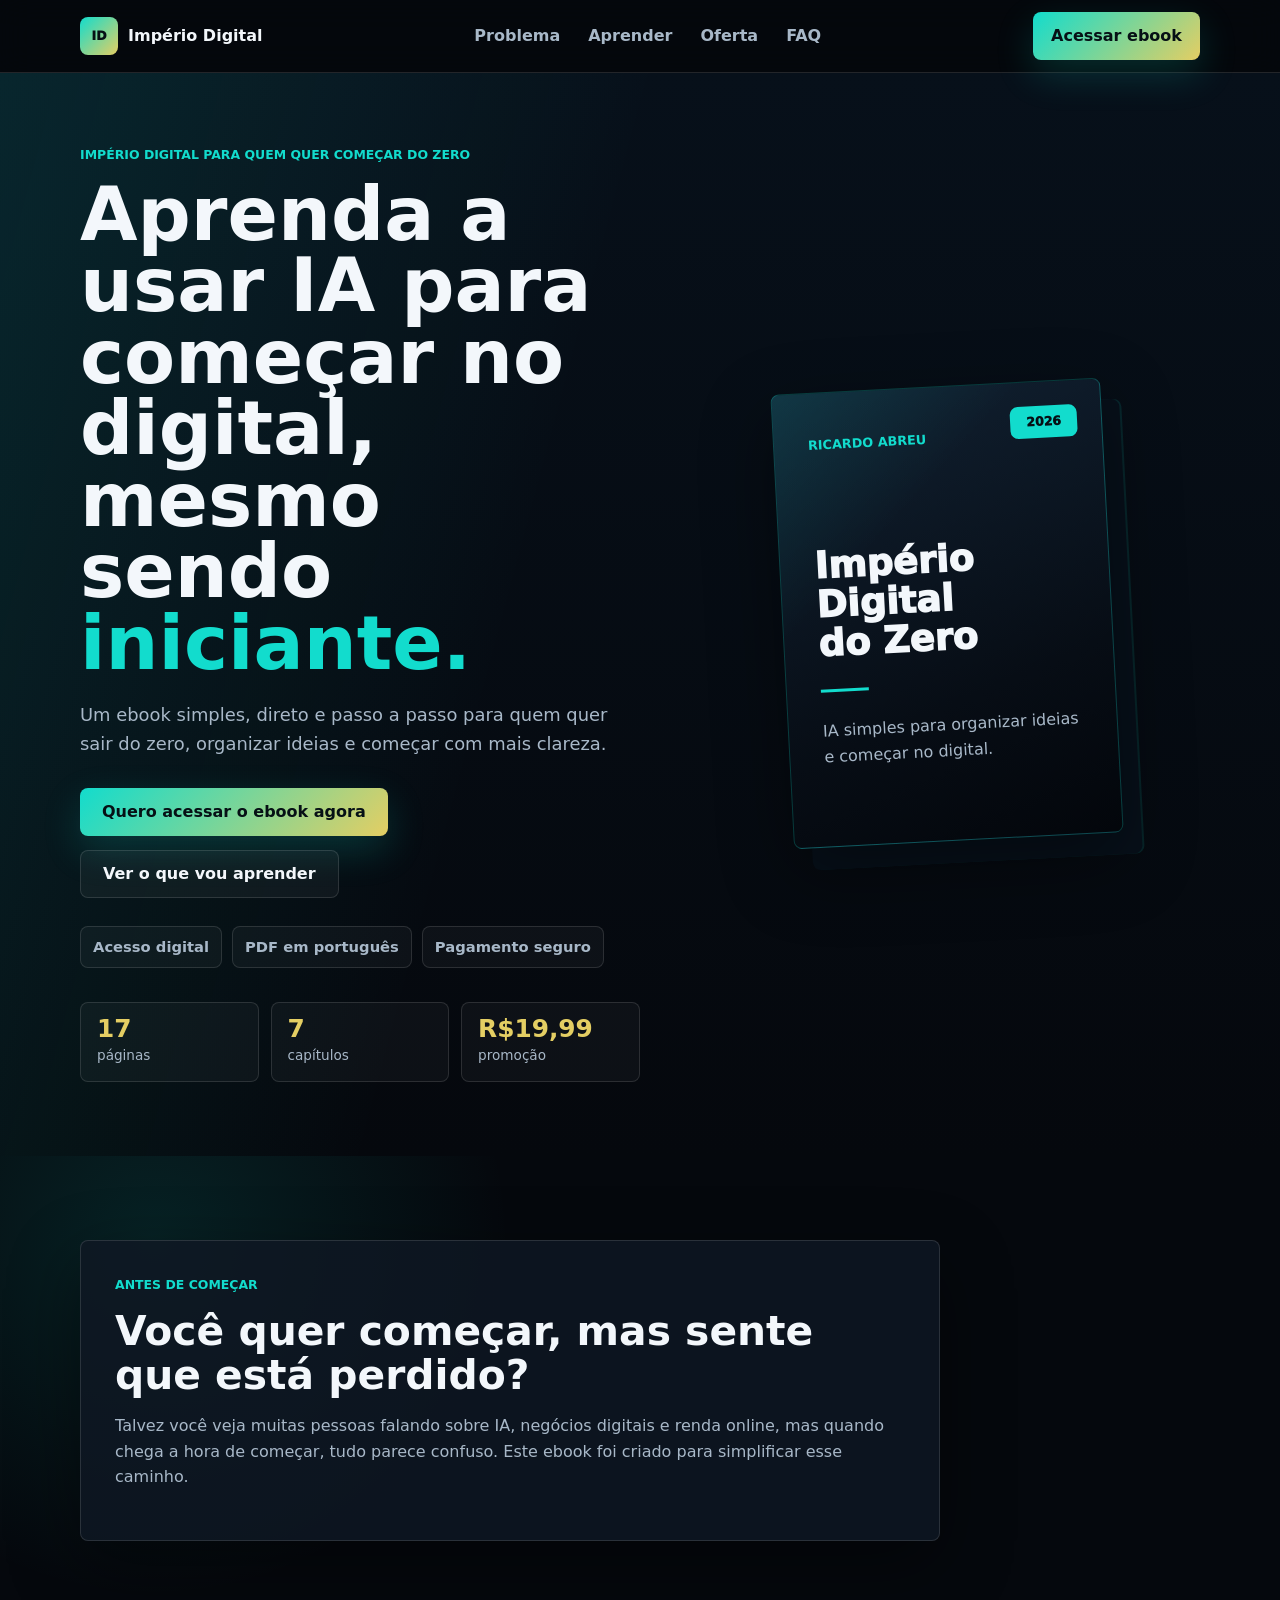
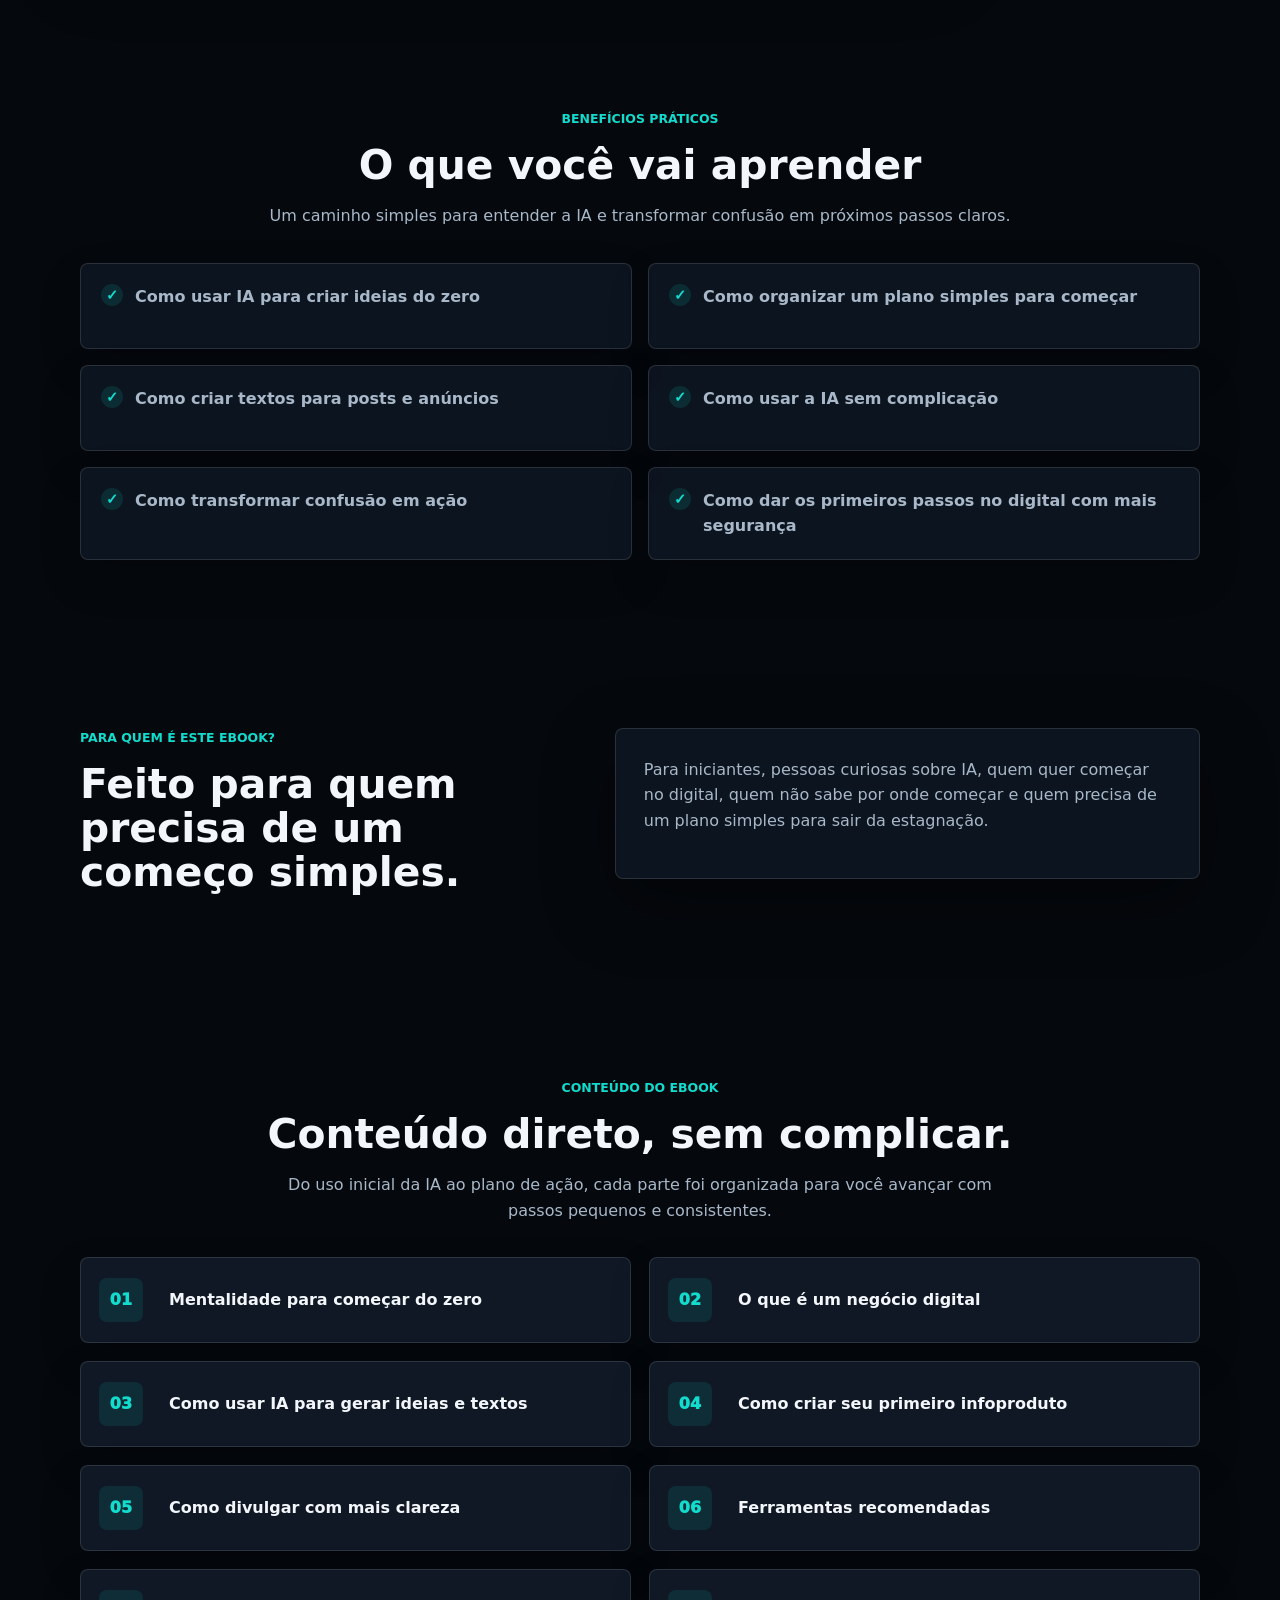
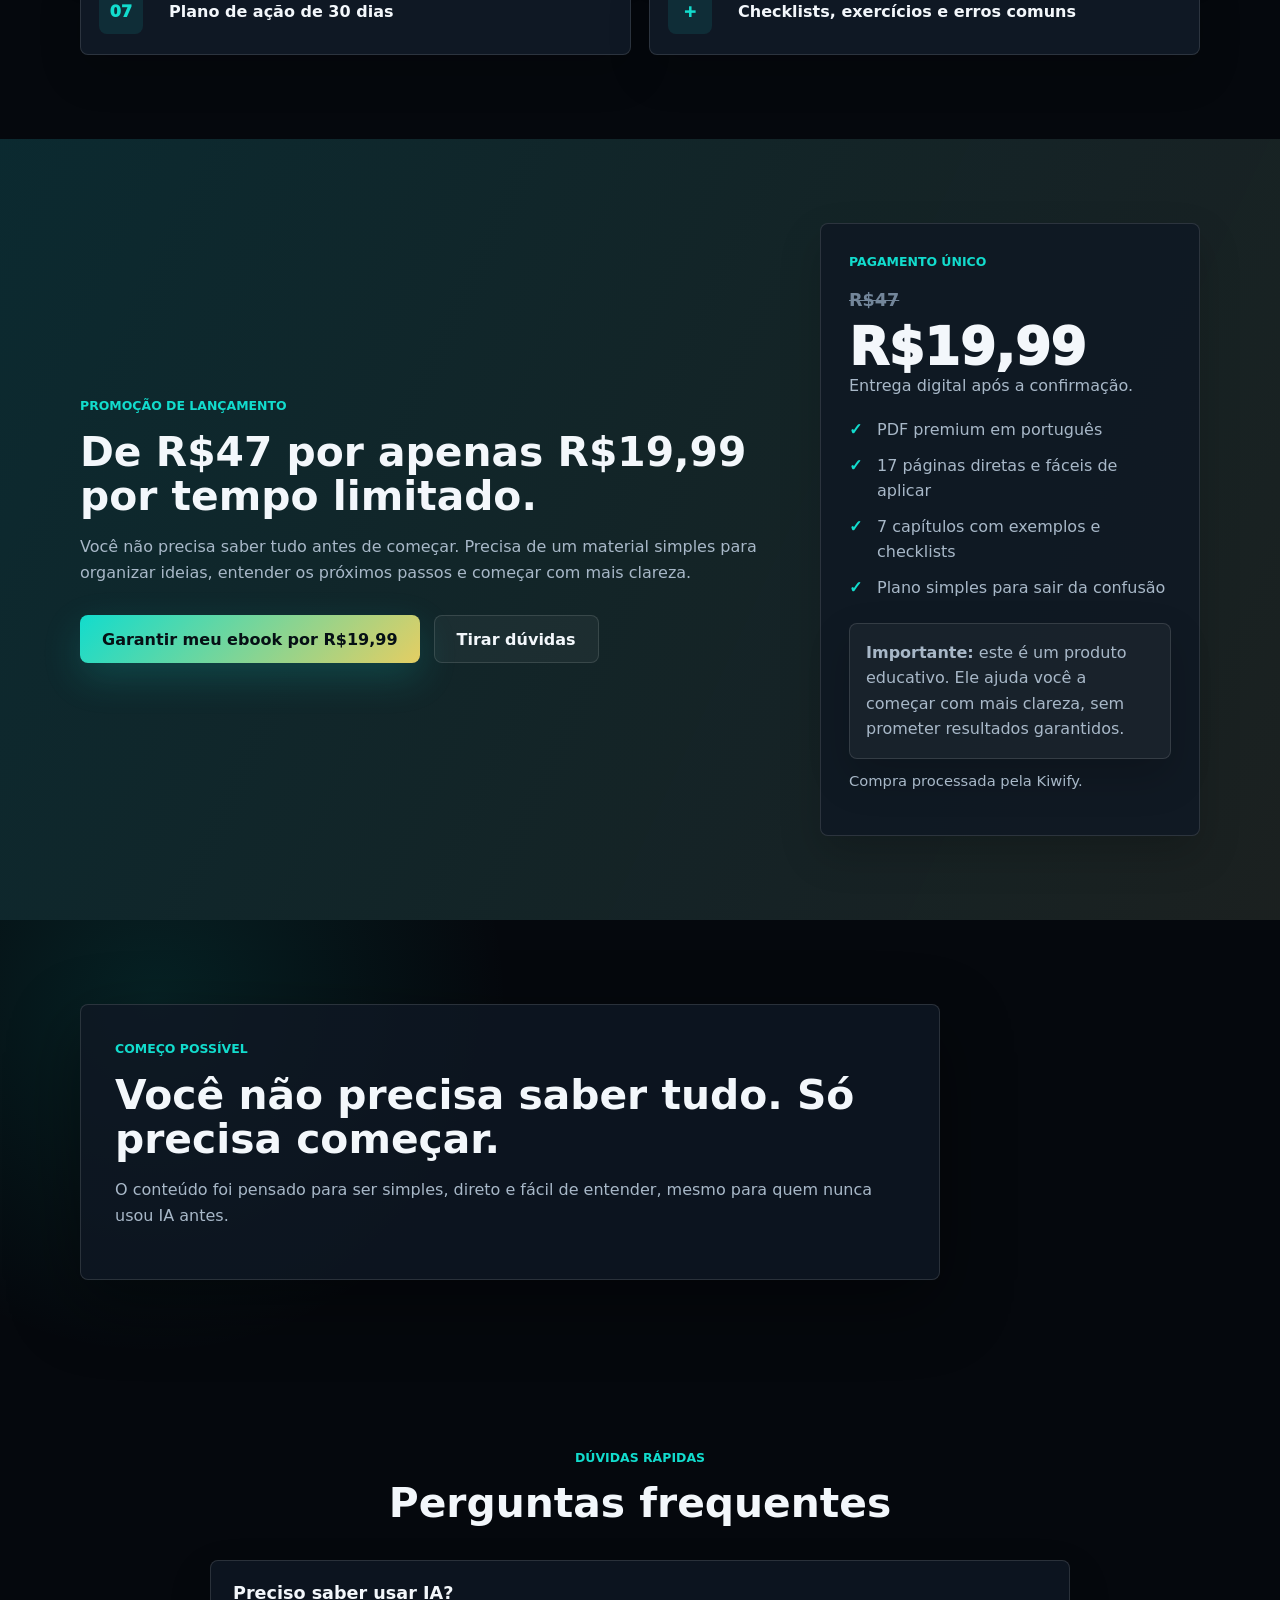
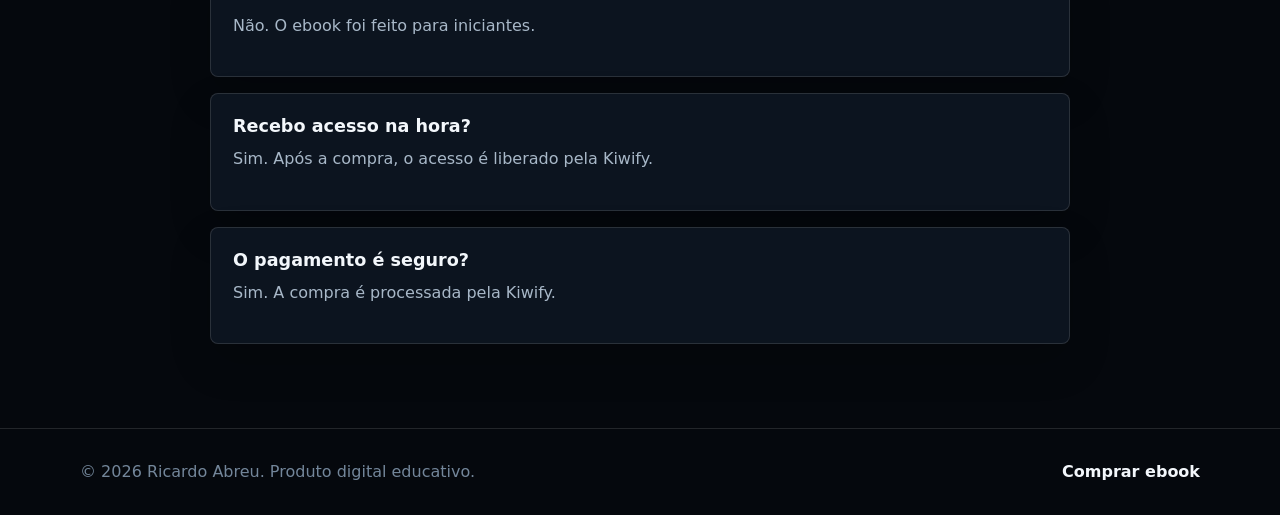
==== commit d301df0f: "Add files via upload" ====
--- a/index.html
+++ b/index.html
@@ -3,8 +3,8 @@
 <head>
   <meta charset="UTF-8">
   <meta name="viewport" content="width=device-width, initial-scale=1.0">
-  <meta name="description" content="Império Digital do Zero, ebook em português para começar um negócio digital com IA, marketing digital, infoprodutos e automação.">
-  <title>Império Digital do Zero | Ebook 2026</title>
+  <meta name="description" content="Império Digital Para Quem Quer Começar do Zero, ebook em português para iniciantes que querem usar IA para organizar ideias e começar no digital com mais clareza.">
+  <title>Império Digital Para Quem Quer Começar do Zero | Ebook</title>
   <style>
     :root {
       --bg: #05080d;
@@ -496,6 +496,102 @@
       background: rgba(255, 255, 255, 0.04);
     }
 
+    .problem,
+    .trust {
+      background:
+        radial-gradient(circle at 12% 18%, rgba(18, 220, 205, 0.12), transparent 30%),
+        var(--bg);
+    }
+
+    .problem-box,
+    .trust-box,
+    .audience-box {
+      border: 1px solid var(--line);
+      border-radius: var(--radius);
+      background: rgba(15, 24, 36, 0.82);
+      box-shadow: var(--shadow);
+    }
+
+    .problem-box,
+    .trust-box {
+      max-width: 860px;
+      padding: 34px;
+    }
+
+    .audience-box {
+      padding: 28px;
+    }
+
+    .learn-grid,
+    .faq-grid {
+      display: grid;
+      gap: 16px;
+    }
+
+    .learn-grid {
+      grid-template-columns: repeat(2, minmax(0, 1fr));
+    }
+
+    .learn-item,
+    .faq-item {
+      border: 1px solid var(--line);
+      border-radius: var(--radius);
+      background: rgba(15, 24, 36, 0.82);
+      box-shadow: 0 18px 42px rgba(0, 0, 0, 0.18);
+    }
+
+    .learn-item {
+      position: relative;
+      min-height: 86px;
+      padding: 20px 20px 20px 54px;
+      color: var(--muted);
+      font-weight: 720;
+    }
+
+    .learn-item::before {
+      content: "✓";
+      position: absolute;
+      left: 20px;
+      top: 20px;
+      width: 22px;
+      height: 22px;
+      display: grid;
+      place-items: center;
+      border-radius: 999px;
+      background: rgba(18, 220, 205, 0.12);
+      color: var(--cyan);
+      font-size: 0.9rem;
+      font-weight: 950;
+    }
+
+    .old-price {
+      display: inline-block;
+      margin-bottom: 8px;
+      color: var(--soft);
+      font-size: 1.1rem;
+      font-weight: 850;
+      text-decoration: line-through;
+    }
+
+    .offer-note {
+      margin-top: 10px;
+      color: var(--muted);
+      font-size: 0.92rem;
+    }
+
+    .faq-grid {
+      max-width: 860px;
+      margin: 0 auto;
+    }
+
+    .faq-item {
+      padding: 22px;
+    }
+
+    .faq-item h3 {
+      margin-bottom: 8px;
+    }
+
     .footer {
       padding: 30px 0;
       border-top: 1px solid var(--line);
@@ -521,7 +617,8 @@
 
       .hero-grid,
       .split,
-      .offer-grid {
+      .offer-grid,
+      .learn-grid {
         grid-template-columns: 1fr;
       }
 
@@ -592,8 +689,16 @@
       }
 
       .benefit-grid,
-      .chapter-grid {
+      .chapter-grid,
+      .learn-grid {
         grid-template-columns: 1fr;
+      }
+
+      .problem-box,
+      .trust-box,
+      .audience-box,
+      .faq-item {
+        padding: 22px;
       }
 
       .book-scene {
@@ -630,11 +735,12 @@
         <span>Império Digital</span>
       </a>
       <nav class="nav-links" aria-label="Navegação principal">
-        <a href="#beneficios">Benefícios</a>
-        <a href="#conteudo">Conteúdo</a>
+        <a href="#problema">Problema</a>
+        <a href="#beneficios">Aprender</a>
         <a href="#oferta">Oferta</a>
+        <a href="#faq">FAQ</a>
       </nav>
-      <a class="nav-cta" href="checkout.html">Comprar</a>
+      <a class="nav-cta" href="https://pay.kiwify.com.br/RQPyQaS">Acessar ebook</a>
     </div>
   </header>
 
@@ -642,12 +748,12 @@
     <section class="hero">
       <div class="wrap hero-grid">
         <div class="hero-copy">
-          <p class="eyebrow">Ebook premium 2026</p>
-          <h1>Crie seu primeiro<br>negócio digital<br>do zero com <span>inteligência artificial.</span></h1>
-          <p class="hero-subtitle">Um guia direto para sair da confusão, escolher uma ideia, criar seu infoproduto, montar uma oferta e começar a vender online no Brasil.</p>
+          <p class="eyebrow">Império Digital Para Quem Quer Começar do Zero</p>
+          <h1>Aprenda a usar IA para começar no digital, mesmo sendo <span>iniciante.</span></h1>
+          <p class="hero-subtitle">Um ebook simples, direto e passo a passo para quem quer sair do zero, organizar ideias e começar com mais clareza.</p>
           <div class="hero-actions">
-            <a class="btn-primary" href="checkout.html">Quero começar agora</a>
-            <a class="btn-secondary" href="#conteudo">Ver conteúdo</a>
+            <a class="btn-primary" href="https://pay.kiwify.com.br/RQPyQaS">Quero acessar o ebook agora</a>
+            <a class="btn-secondary" href="#beneficios">Ver o que vou aprender</a>
           </div>
           <div class="hero-proof" aria-label="Pontos principais">
             <span>Acesso digital</span>
@@ -657,7 +763,7 @@
           <div class="hero-stats" aria-label="Resumo do produto">
             <div class="stat"><strong>17</strong><span>páginas</span></div>
             <div class="stat"><strong>7</strong><span>capítulos</span></div>
-            <div class="stat"><strong>30</strong><span>dias de ação</span></div>
+            <div class="stat"><strong>R$19,99</strong><span>promoção</span></div>
           </div>
         </div>
 
@@ -667,9 +773,19 @@
               <div class="book-author">Ricardo Abreu</div>
               <div class="book-title">Império<br>Digital<br>do Zero</div>
               <div class="book-line"></div>
-              <div class="book-sub">IA, marketing digital, infoprodutos e automação.</div>
+              <div class="book-sub">IA simples para organizar ideias e começar no digital.</div>
             </div>
           </div>
+        </div>
+      </div>
+    </section>
+
+    <section id="problema" class="problem">
+      <div class="wrap">
+        <div class="problem-box">
+          <p class="eyebrow">Antes de começar</p>
+          <h2>Você quer começar, mas sente que está perdido?</h2>
+          <p>Talvez você veja muitas pessoas falando sobre IA, negócios digitais e renda online, mas quando chega a hora de começar, tudo parece confuso. Este ebook foi criado para simplificar esse caminho.</p>
         </div>
       </div>
     </section>
@@ -677,26 +793,17 @@
     <section id="beneficios">
       <div class="wrap">
         <div class="section-head center">
-          <p class="eyebrow">O que você vai conquistar</p>
-          <h2>Um roteiro simples para transformar uma ideia em uma oferta pronta para vender.</h2>
-          <p>Feito para iniciantes que querem aprender com clareza, evitar excesso de teoria e começar a agir.</p>
-        </div>
-        <div class="benefit-grid">
-          <article class="card">
-            <div class="icon">01</div>
-            <h3>Foco desde o zero</h3>
-            <p>Organize sua mentalidade, reduza a procrastinação e crie uma rotina possível de manter.</p>
-          </article>
-          <article class="card">
-            <div class="icon">02</div>
-            <h3>IA aplicada</h3>
-            <p>Use ferramentas como ChatGPT e Canva para acelerar ideias, conteúdo, produto e página de venda.</p>
-          </article>
-          <article class="card">
-            <div class="icon">03</div>
-            <h3>Plano de ação</h3>
-            <p>Siga passos pequenos para escolher nicho, publicar conteúdo, montar oferta e iniciar vendas.</p>
-          </article>
+          <p class="eyebrow">Benefícios práticos</p>
+          <h2>O que você vai aprender</h2>
+          <p>Um caminho simples para entender a IA e transformar confusão em próximos passos claros.</p>
+        </div>
+        <div class="learn-grid">
+          <div class="learn-item">Como usar IA para criar ideias do zero</div>
+          <div class="learn-item">Como organizar um plano simples para começar</div>
+          <div class="learn-item">Como criar textos para posts e anúncios</div>
+          <div class="learn-item">Como usar a IA sem complicação</div>
+          <div class="learn-item">Como transformar confusão em ação</div>
+          <div class="learn-item">Como dar os primeiros passos no digital com mais segurança</div>
         </div>
       </div>
     </section>
@@ -704,17 +811,11 @@
     <section>
       <div class="wrap split">
         <div>
-          <p class="eyebrow">Descrição de venda</p>
-          <h2>Este ebook é para quem quer começar com direção, não com confusão.</h2>
-        </div>
-        <div>
-          <p>O <strong class="accent">Império Digital do Zero</strong> mostra como transformar uma ideia simples em um negócio digital com ajuda da inteligência artificial, criação de conteúdo e marketing digital.</p>
-          <p>Você aprende a escolher um nicho, identificar problemas reais, criar um infoproduto, montar uma oferta e vender usando canais como Instagram, TikTok, páginas de venda e plataformas de pagamento.</p>
-          <ul class="check-list">
-            <li>Linguagem simples, sem teoria pesada.</li>
-            <li>Exercícios e checklists para colocar em prática.</li>
-            <li>Visão de produto premium para vender com mais valor.</li>
-          </ul>
+          <p class="eyebrow">Para quem é este ebook?</p>
+          <h2>Feito para quem precisa de um começo simples.</h2>
+        </div>
+        <div class="audience-box">
+          <p>Para iniciantes, pessoas curiosas sobre IA, quem quer começar no digital, quem não sabe por onde começar e quem precisa de um plano simples para sair da estagnação.</p>
         </div>
       </div>
     </section>
@@ -723,15 +824,15 @@
       <div class="wrap">
         <div class="section-head center">
           <p class="eyebrow">Conteúdo do ebook</p>
-          <h2>7 capítulos para construir seu primeiro negócio digital.</h2>
-          <p>Do foco inicial ao plano de ação, cada parte foi organizada para você avançar com passos pequenos e consistentes.</p>
+          <h2>Conteúdo direto, sem complicar.</h2>
+          <p>Do uso inicial da IA ao plano de ação, cada parte foi organizada para você avançar com passos pequenos e consistentes.</p>
         </div>
         <div class="chapter-grid">
           <article class="chapter"><span class="chapter-num">01</span><h3>Mentalidade para começar do zero</h3></article>
           <article class="chapter"><span class="chapter-num">02</span><h3>O que é um negócio digital</h3></article>
-          <article class="chapter"><span class="chapter-num">03</span><h3>Como ganhar dinheiro usando IA</h3></article>
+          <article class="chapter"><span class="chapter-num">03</span><h3>Como usar IA para gerar ideias e textos</h3></article>
           <article class="chapter"><span class="chapter-num">04</span><h3>Como criar seu primeiro infoproduto</h3></article>
-          <article class="chapter"><span class="chapter-num">05</span><h3>Como vender na internet</h3></article>
+          <article class="chapter"><span class="chapter-num">05</span><h3>Como divulgar com mais clareza</h3></article>
           <article class="chapter"><span class="chapter-num">06</span><h3>Ferramentas recomendadas</h3></article>
           <article class="chapter"><span class="chapter-num">07</span><h3>Plano de ação de 30 dias</h3></article>
           <article class="chapter"><span class="chapter-num">+</span><h3>Checklists, exercícios e erros comuns</h3></article>
@@ -742,36 +843,71 @@
     <section id="oferta" class="offer">
       <div class="wrap offer-grid">
         <div>
-          <p class="eyebrow">Oferta especial</p>
-          <h2>Por R$47, comece com um guia claro, bonito e direto ao ponto.</h2>
-          <p>Você não precisa ter equipe, experiência ou grandes investimentos para começar. Precisa de direção, uma oferta simples e execução consistente.</p>
+          <p class="eyebrow">Promoção de lançamento</p>
+          <h2>De R$47 por apenas R$19,99 por tempo limitado.</h2>
+          <p>Você não precisa saber tudo antes de começar. Precisa de um material simples para organizar ideias, entender os próximos passos e começar com mais clareza.</p>
           <div class="hero-actions">
-            <a class="btn-primary" href="checkout.html">Comprar agora</a>
-            <a class="btn-secondary" href="#conteudo">Revisar conteúdo</a>
+            <a class="btn-primary" href="https://pay.kiwify.com.br/RQPyQaS">Garantir meu ebook por R$19,99</a>
+            <a class="btn-secondary" href="#faq">Tirar dúvidas</a>
           </div>
         </div>
         <aside class="offer-box">
           <p class="eyebrow">Pagamento único</p>
-          <div class="price">R$47</div>
+          <span class="old-price">R$47</span>
+          <div class="price">R$19,99</div>
           <p>Entrega digital após a confirmação.</p>
           <ul class="check-list">
             <li>PDF premium em português</li>
             <li>17 páginas diretas e fáceis de aplicar</li>
             <li>7 capítulos com exemplos e checklists</li>
-            <li>Plano de ação de 30 dias</li>
+            <li>Plano simples para sair da confusão</li>
           </ul>
           <div class="bonus-box">
-            <strong>Comece hoje:</strong> escolha um nicho, monte uma promessa simples e publique seu primeiro conteúdo com CTA.
+            <strong>Importante:</strong> este é um produto educativo. Ele ajuda você a começar com mais clareza, sem prometer resultados garantidos.
           </div>
+          <p class="offer-note">Compra processada pela Kiwify.</p>
         </aside>
       </div>
     </section>
+
+    <section class="trust">
+      <div class="wrap">
+        <div class="trust-box">
+          <p class="eyebrow">Começo possível</p>
+          <h2>Você não precisa saber tudo. Só precisa começar.</h2>
+          <p>O conteúdo foi pensado para ser simples, direto e fácil de entender, mesmo para quem nunca usou IA antes.</p>
+        </div>
+      </div>
+    </section>
+
+    <section id="faq">
+      <div class="wrap">
+        <div class="section-head center">
+          <p class="eyebrow">Dúvidas rápidas</p>
+          <h2>Perguntas frequentes</h2>
+        </div>
+        <div class="faq-grid">
+          <article class="faq-item">
+            <h3>Preciso saber usar IA?</h3>
+            <p>Não. O ebook foi feito para iniciantes.</p>
+          </article>
+          <article class="faq-item">
+            <h3>Recebo acesso na hora?</h3>
+            <p>Sim. Após a compra, o acesso é liberado pela Kiwify.</p>
+          </article>
+          <article class="faq-item">
+            <h3>O pagamento é seguro?</h3>
+            <p>Sim. A compra é processada pela Kiwify.</p>
+          </article>
+        </div>
+      </div>
+    </section>
   </main>
 
   <footer class="footer">
     <div class="wrap">
       <span>© 2026 Ricardo Abreu. Produto digital educativo.</span>
-      <a href="checkout.html">Comprar ebook</a>
+      <a href="https://pay.kiwify.com.br/RQPyQaS">Comprar ebook</a>
     </div>
   </footer>
 </body>
